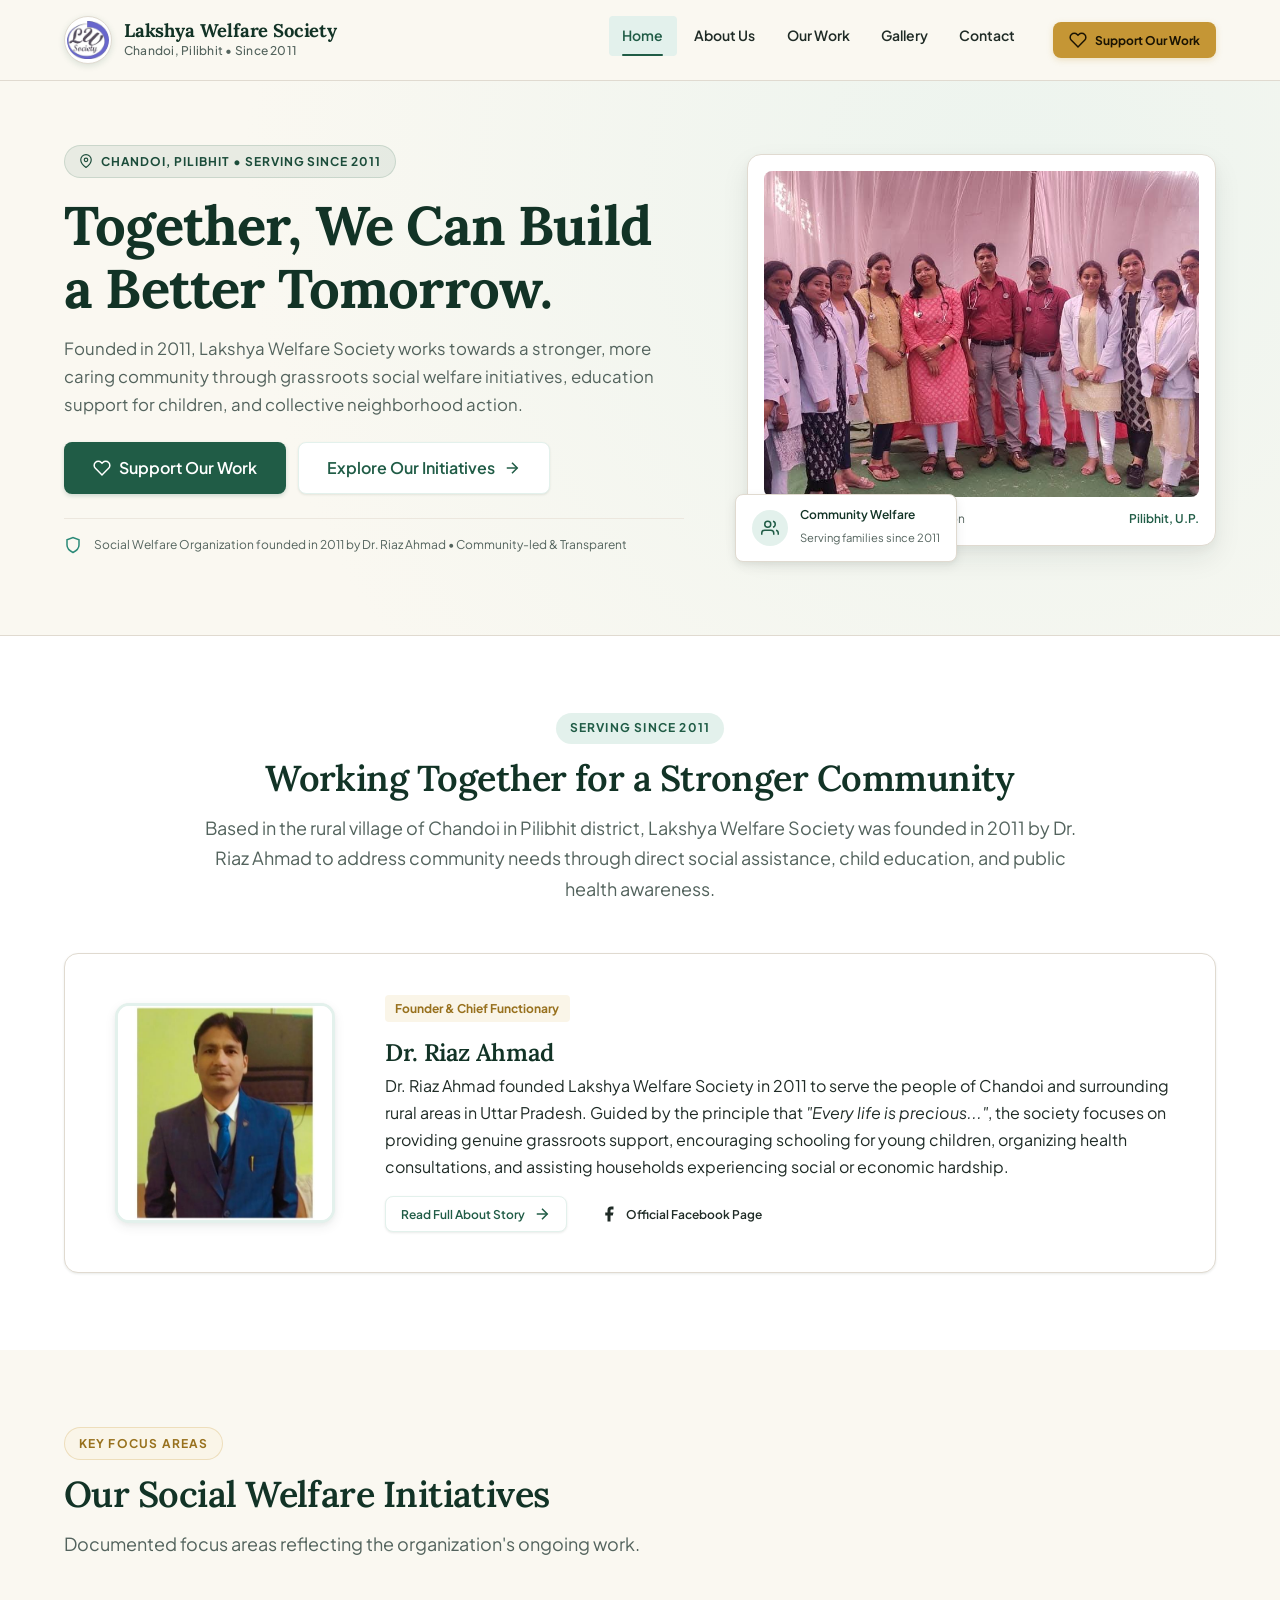
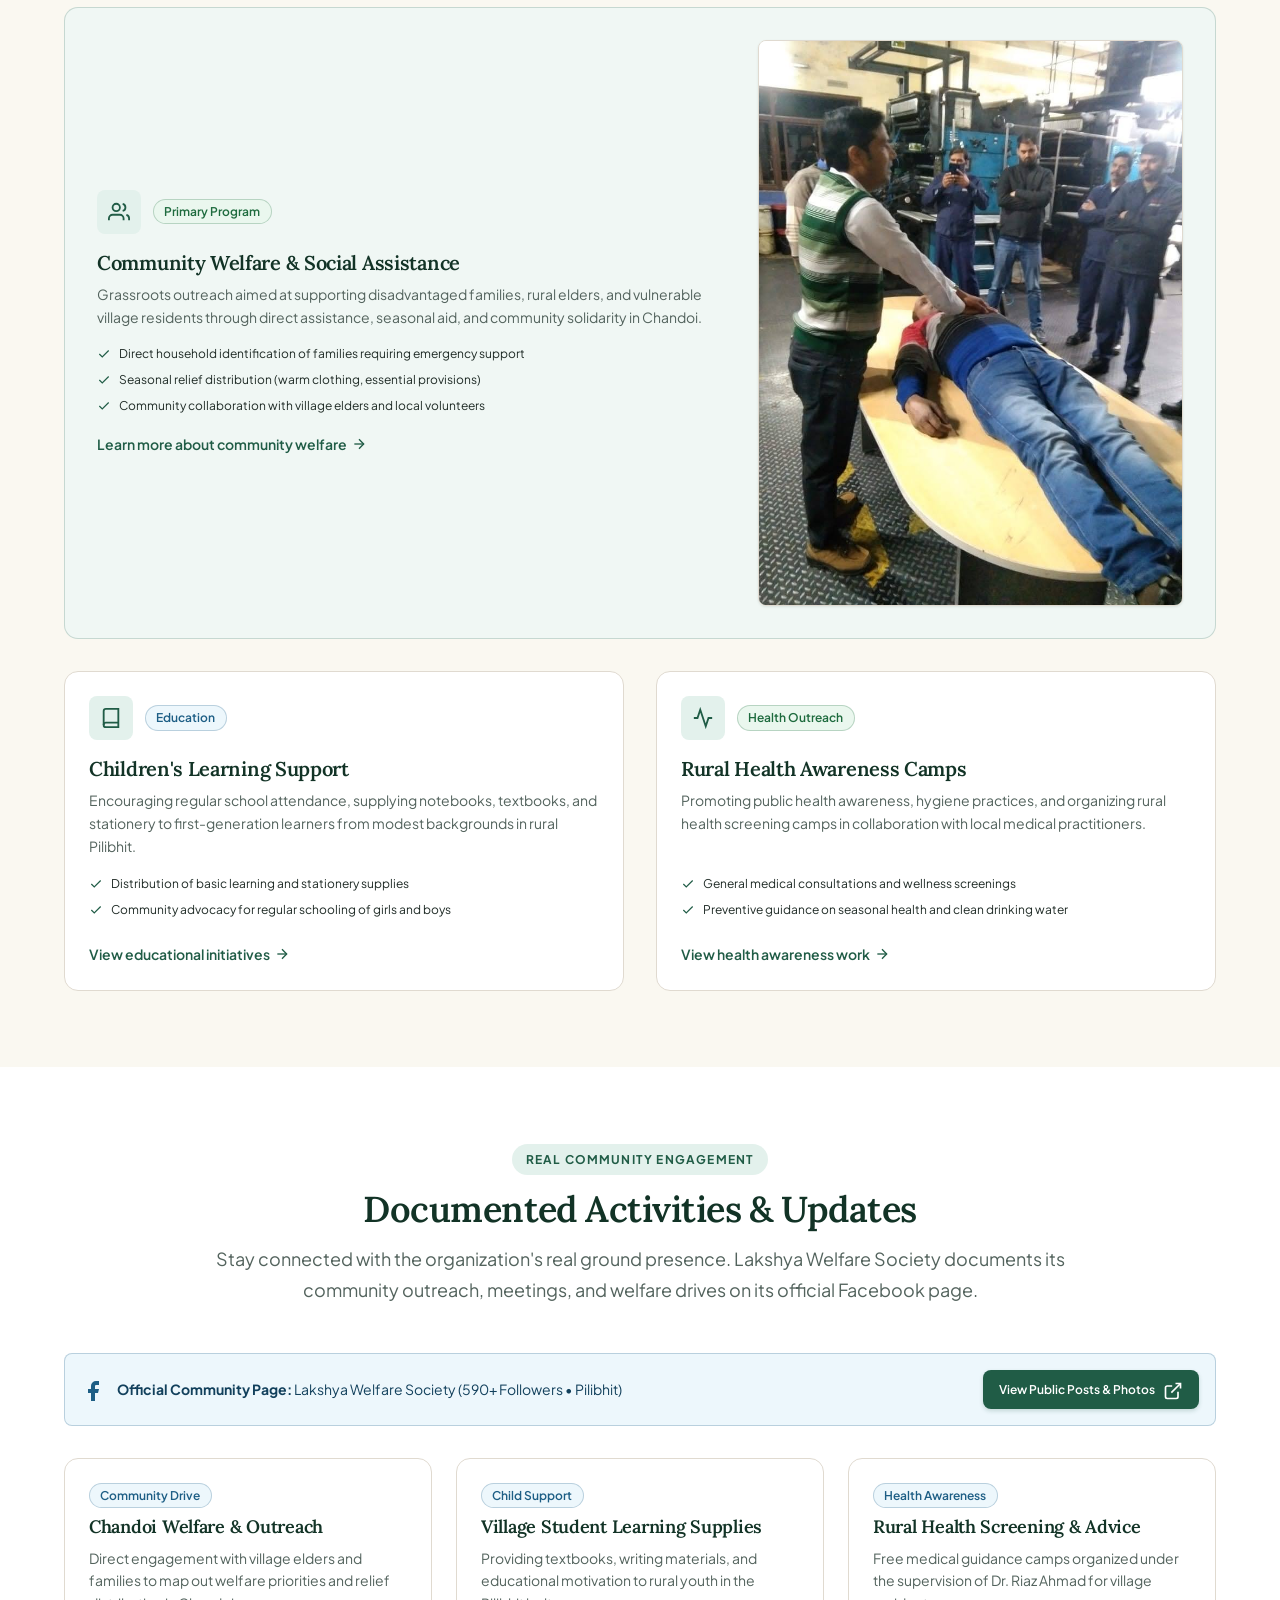
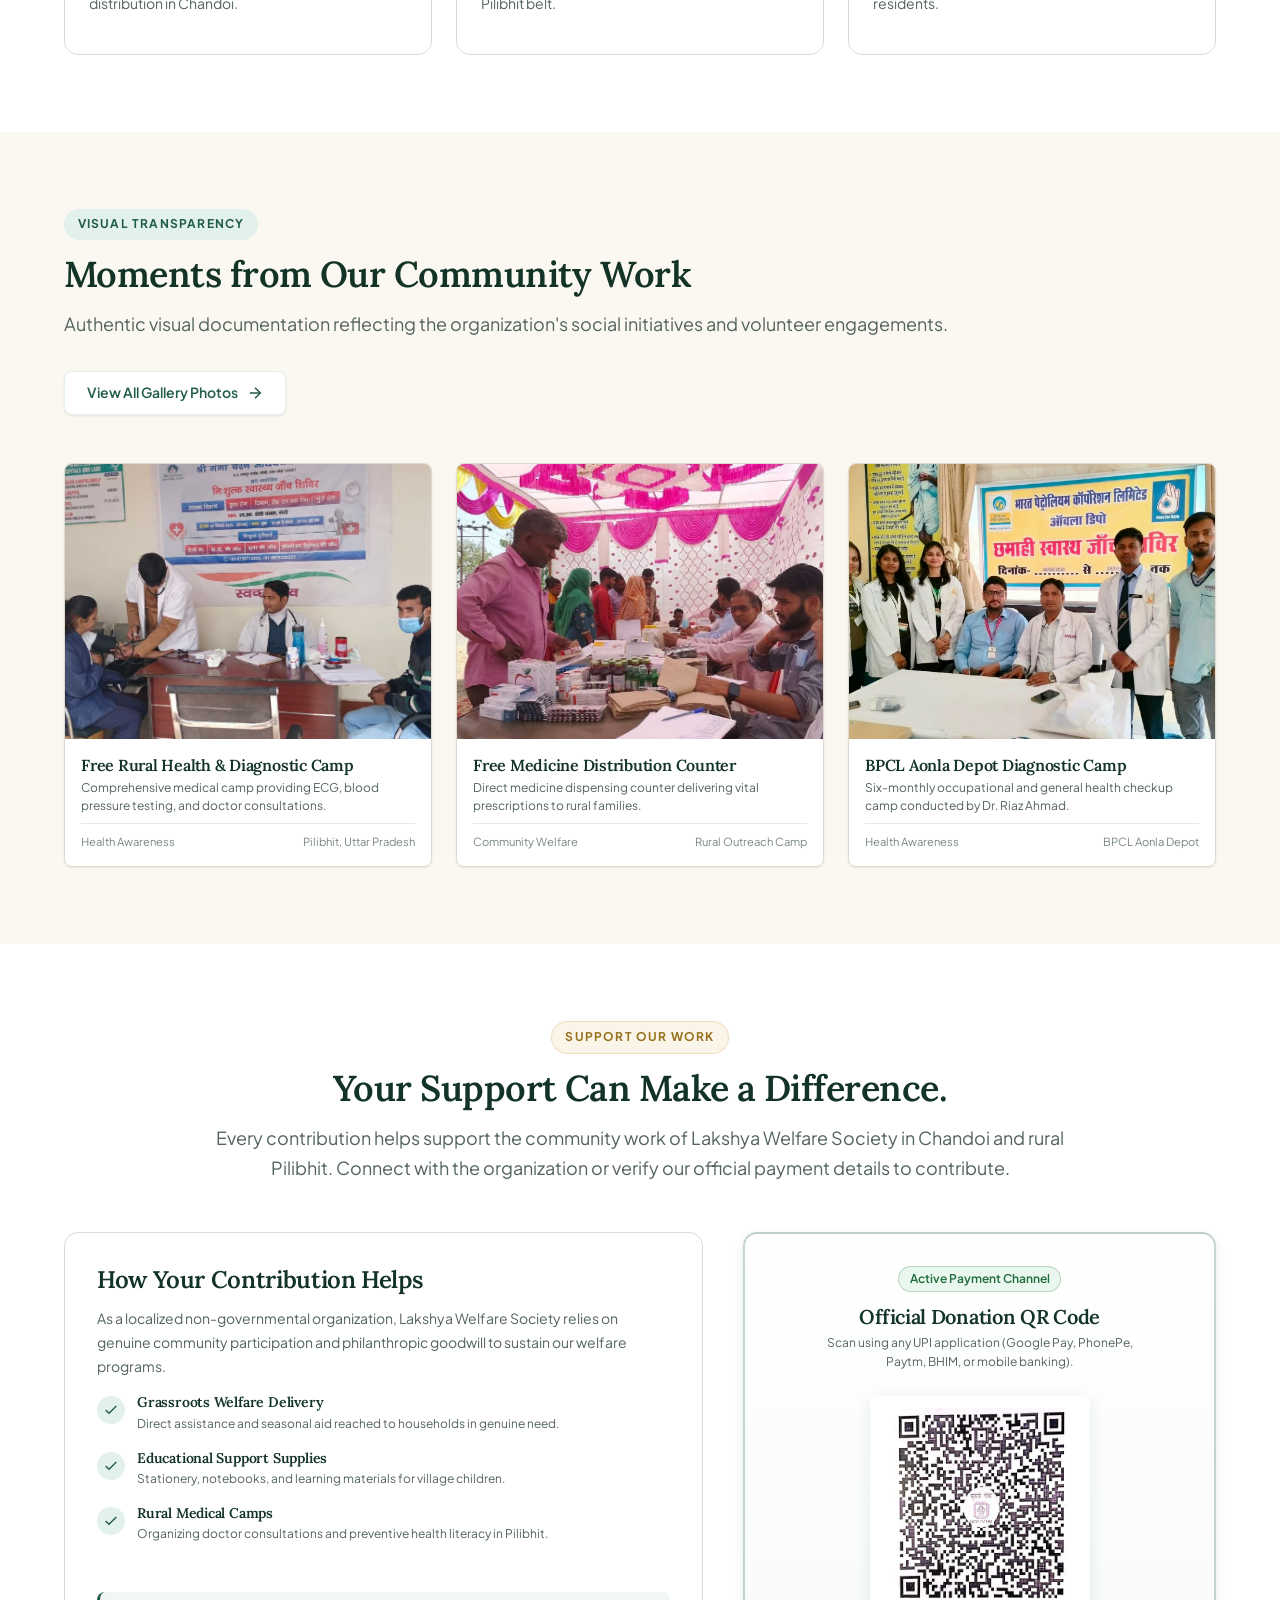
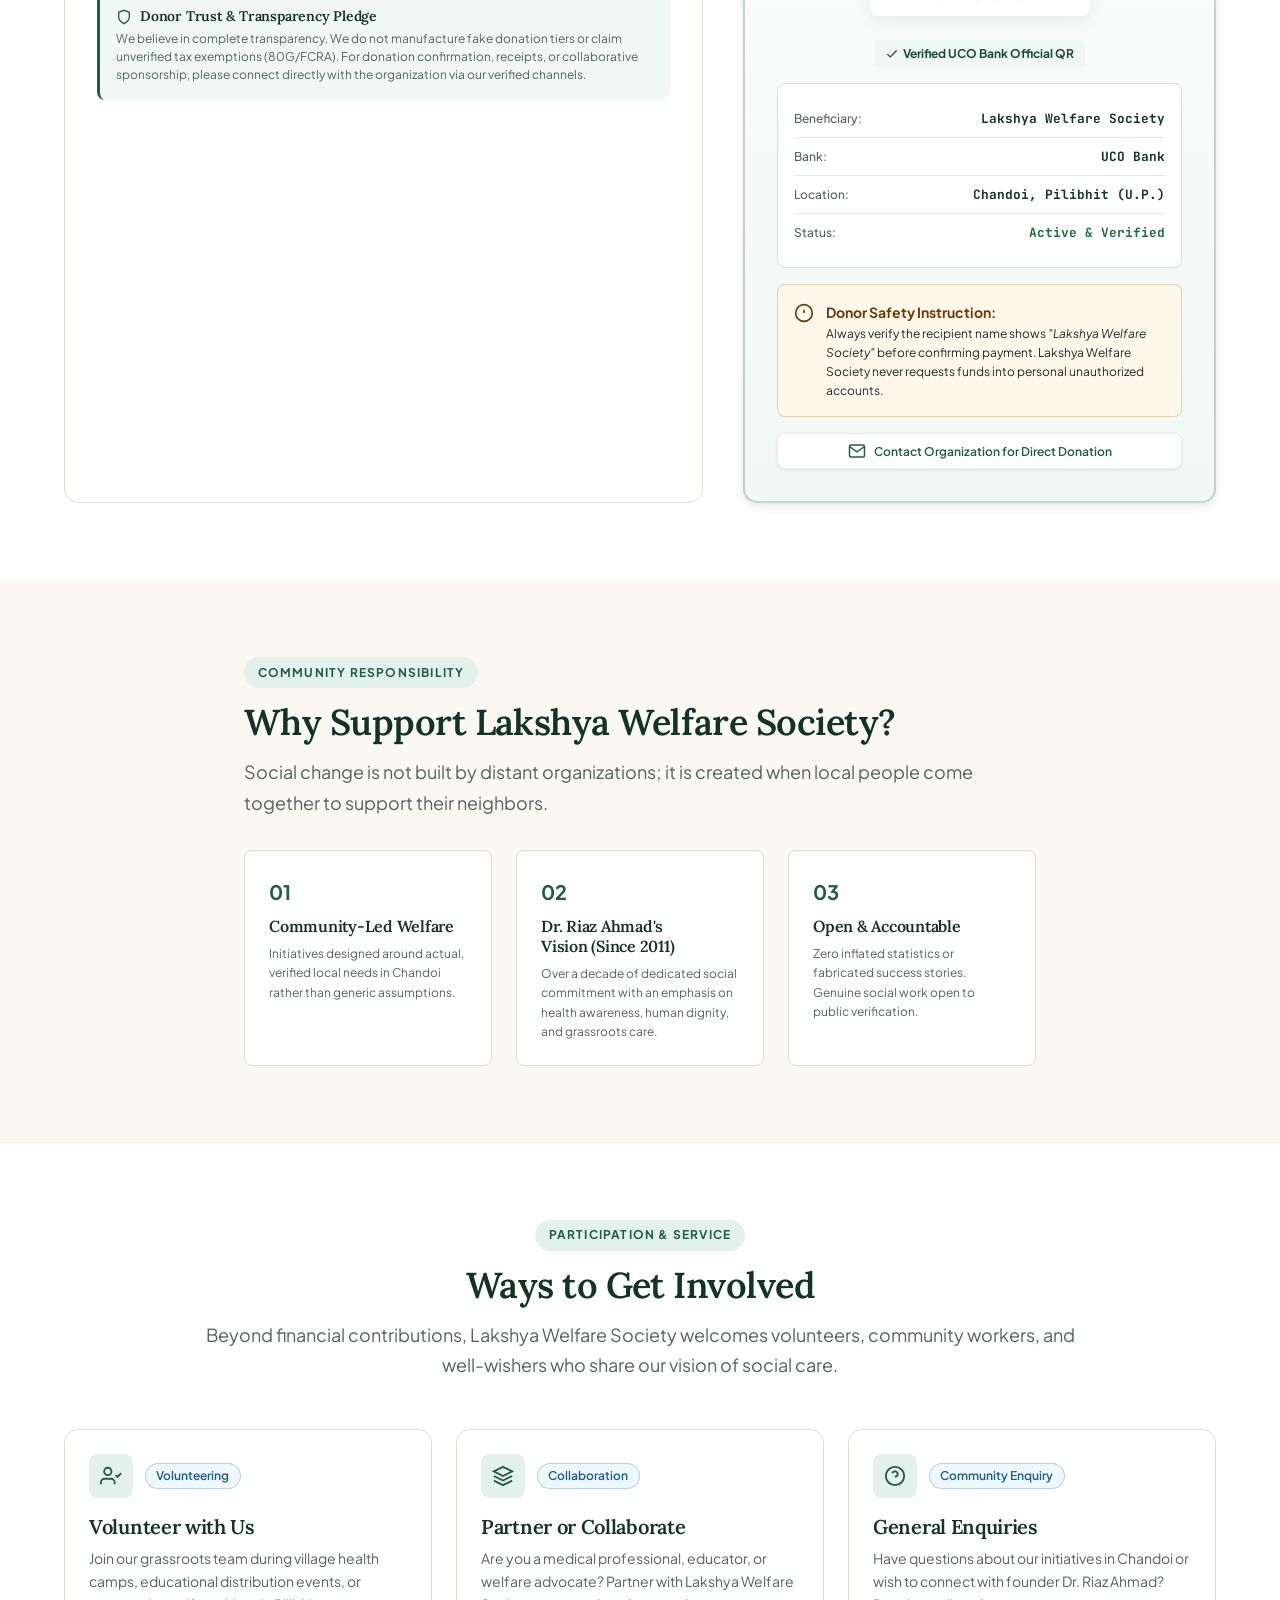
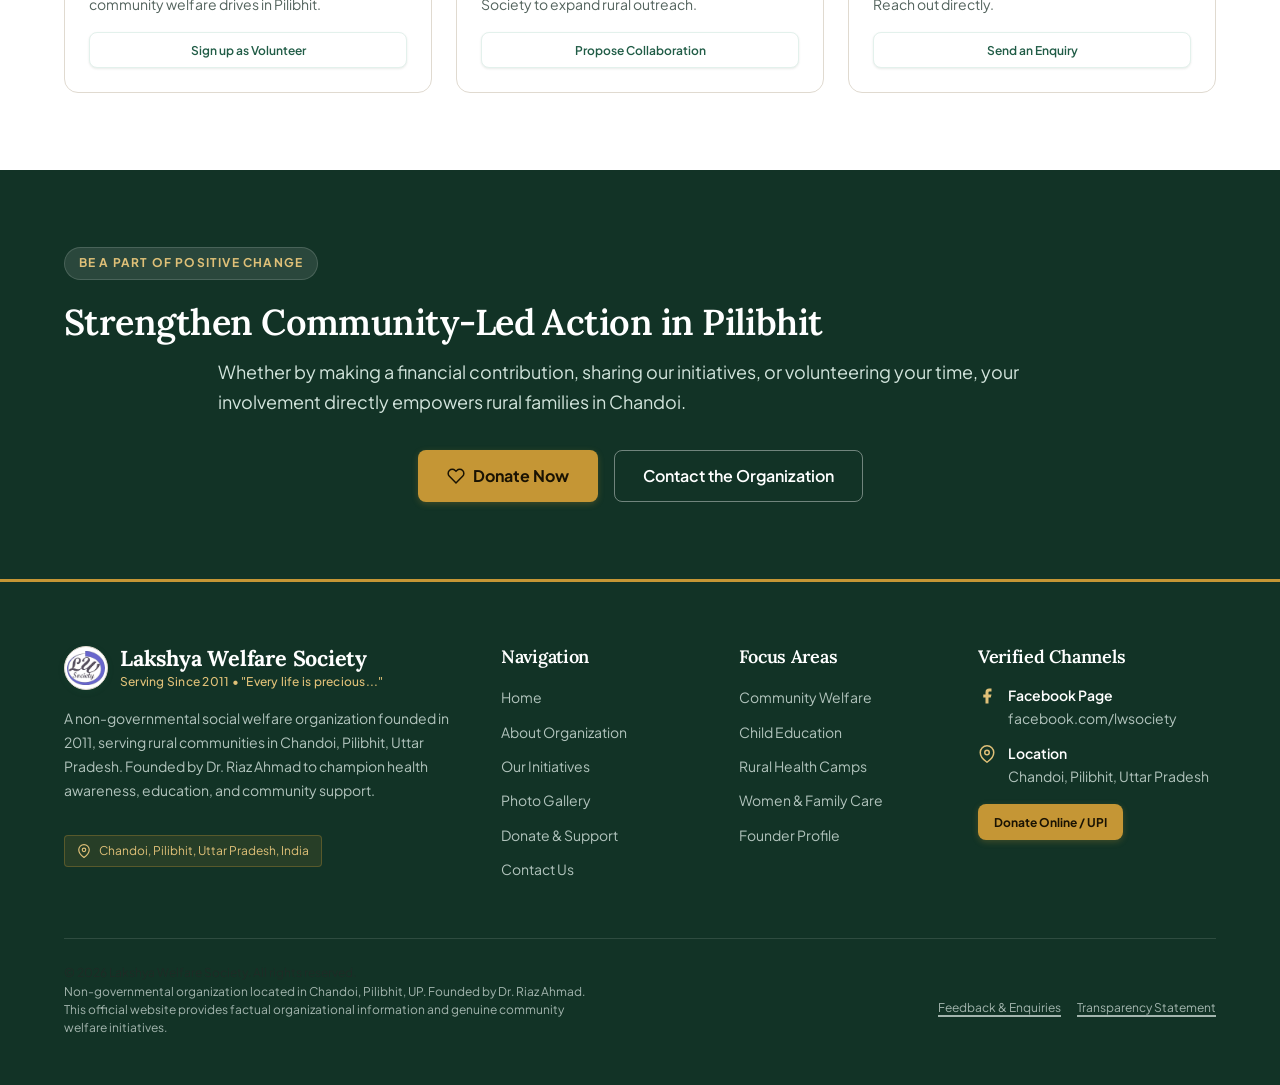
==== index.html @ 9da52838 "Initial commit - Lakshya Welfare Society website" ====
<!DOCTYPE html>
<html lang="en" dir="ltr">

<head>
  <meta charset="UTF-8">
  <meta name="viewport" content="width=device-width, initial-scale=1.0">
  <title>Lakshya Welfare Society | Serving Chandoi, Pilibhit Since 2011</title>
  <meta name="description"
    content="Official website of Lakshya Welfare Society in Chandoi, Pilibhit, Uttar Pradesh, founded in 2011 by Dr. Riaz Ahmad. Discover our community welfare, education, and health initiatives.">
  <meta name="keywords"
    content="Lakshya Welfare Society, Lakshya Welfare Society Pilibhit, Lakshya Welfare Society Chandoi, NGO in Pilibhit Uttar Pradesh, Dr Riaz Ahmad, social welfare organization Pilibhit">
  <link rel="canonical" href="https://lakshyawelfaresociety.org/">

  <!-- Open Graph / Facebook -->
  <meta property="og:type" content="website">
  <meta property="og:title" content="Lakshya Welfare Society | Serving Chandoi, Pilibhit Since 2011">
  <meta property="og:description"
    content="Working towards a stronger, more caring community since 2011 through social welfare initiatives and collective action in Chandoi, Pilibhit. Founded by Dr. Riaz Ahmad.">
  <meta property="og:url" content="https://www.facebook.com/lwsociety/">
  <meta property="og:image" content="assets/images/gallery/hero_community.svg">

  <!-- Twitter Card -->
  <meta name="twitter:card" content="summary_large_image">
  <meta name="twitter:title" content="Lakshya Welfare Society | Chandoi, Pilibhit (Since 2011)">
  <meta name="twitter:description"
    content="Official website of Lakshya Welfare Society, serving Chandoi and rural Pilibhit since 2011. Community welfare, education, and health initiatives.">
  <meta name="twitter:image" content="assets/images/gallery/hero_community.svg">

  <!-- Google Fonts: Lora (Editorial Serif) & Plus Jakarta Sans (Modern Humanist Sans) -->
  <link rel="preconnect" href="https://fonts.googleapis.com">
  <link rel="preconnect" href="https://fonts.gstatic.com" crossorigin>
  <link
    href="https://fonts.googleapis.com/css2?family=Lora:ital,wght@0,400;0,500;0,600;0,700;1,400&family=Plus+Jakarta+Sans:wght@400;500;600;700;800&family=JetBrains+Mono:wght@500;700&display=swap"
    rel="stylesheet">

  <!-- Stylesheets -->
  <link rel="stylesheet" href="assets/css/variables.css">
  <link rel="stylesheet" href="assets/css/base.css">
  <link rel="stylesheet" href="assets/css/layout.css">
  <link rel="stylesheet" href="assets/css/components.css">

  <!-- Structured Data: NonprofitOrganization Schema -->
  <script type="application/ld+json">
  {
    "@context": "https://schema.org",
    "@type": "NGO",
    "name": "Lakshya Welfare Society",
    "foundingDate": "2011",
    "founder": {
      "@type": "Person",
      "name": "Dr. Riaz Ahmad"
    },
    "address": {
      "@type": "PostalAddress",
      "addressLocality": "Chandoi",
      "addressRegion": "Uttar Pradesh",
      "addressCountry": "India"
    },
    "areaServed": "Pilibhit, Uttar Pradesh",
    "sameAs": [
      "https://www.facebook.com/lwsociety/"
    ],
    "description": "Non-governmental social welfare organization founded in 2011, serving rural communities in Chandoi, Pilibhit, Uttar Pradesh through educational support, community welfare, and health camps."
  }
  </script>
</head>

<body>

  <!-- Accessible Skip to Content Link -->
  <a href="#main-content" class="skip-link">Skip to main content</a>

  <!-- Global Site Header -->
  <header class="site-header" role="banner">
    <div class="container">
      <div class="nav-wrapper">
        <!-- Brand Identity -->
        <a href="index.html" class="brand-link" aria-label="Lakshya Welfare Society Homepage">
          <div class="brand-logo-mark" aria-hidden="true">
            <img src="assets/images/logo/Logo.jpeg" alt="Lakshya Welfare Society Official Logo" width="48" height="48">
          </div>
          <div class="brand-text">
            <span class="brand-title">Lakshya Welfare Society</span>
            <span class="brand-tagline">Chandoi, Pilibhit • Since 2011</span>
          </div>
        </a>

        <!-- Desktop Navigation -->
        <nav class="desktop-nav" role="navigation" aria-label="Primary Desktop Navigation">
          <ul class="nav-list">
            <li><a href="index.html" class="nav-link active" aria-current="page">Home</a></li>
            <li><a href="about.html" class="nav-link">About Us</a></li>
            <li><a href="initiatives.html" class="nav-link">Our Work</a></li>
            <li><a href="gallery.html" class="nav-link">Gallery</a></li>
            <li><a href="contact.html" class="nav-link">Contact</a></li>
          </ul>
          <div class="header-cta-group">
            <a href="donate.html" class="btn btn-accent btn-sm" id="headerDonateBtn">
              <svg viewBox="0 0 24 24" fill="none" stroke="currentColor" stroke-width="2" aria-hidden="true">
                <path
                  d="M20.84 4.61a5.5 5.5 0 0 0-7.78 0L12 5.67l-1.06-1.06a5.5 5.5 0 0 0-7.78 7.78l1.06 1.06L12 21.23l7.78-7.78 1.06-1.06a5.5 5.5 0 0 0 0-7.78z">
                </path>
              </svg>
              <span>Support Our Work</span>
            </a>
          </div>
        </nav>

        <!-- Mobile Menu Toggle Button -->
        <button type="button" class="menu-toggle" id="menuToggle" aria-expanded="false" aria-controls="mobileNavDrawer"
          aria-label="Open Navigation Menu">
          <svg viewBox="0 0 24 24" fill="none" stroke="currentColor" stroke-width="2" stroke-linecap="round"
            stroke-linejoin="round">
            <line x1="3" y1="12" x2="21" y2="12"></line>
            <line x1="3" y1="6" x2="21" y2="6"></line>
            <line x1="3" y1="18" x2="21" y2="18"></line>
          </svg>
        </button>
      </div>
    </div>
  </header>

  <!-- Mobile Navigation Drawer -->
  <div class="drawer-backdrop" id="drawerBackdrop" aria-hidden="true"></div>
  <aside class="mobile-nav-drawer" id="mobileNavDrawer" aria-hidden="true" role="dialog" aria-modal="true"
    aria-label="Mobile Navigation Menu">
    <div class="drawer-header">
      <div style="display: flex; align-items: center; gap: var(--space-3);">
        <div class="brand-logo-mark" style="width: 40px; height: 40px;" aria-hidden="true">
          <img src="assets/images/logo/Logo.jpeg" alt="Lakshya Welfare Society Logo" width="40" height="40">
        </div>
        <div class="brand-text">
          <span class="brand-title">Lakshya Welfare</span>
          <span class="brand-tagline">Chandoi, Pilibhit • Since 2011</span>
        </div>
      </div>
      <button type="button" class="drawer-close" id="drawerClose" aria-label="Close Navigation Menu">
        <svg viewBox="0 0 24 24" fill="none" stroke="currentColor" stroke-width="2" stroke-linecap="round"
          stroke-linejoin="round">
          <line x1="18" y1="6" x2="6" y2="18"></line>
          <line x1="6" y1="6" x2="18" y2="18"></line>
        </svg>
      </button>
    </div>
    <ul class="drawer-nav-list">
      <li><a href="index.html" class="drawer-nav-link active" aria-current="page">Home</a></li>
      <li><a href="about.html" class="drawer-nav-link">About Us</a></li>
      <li><a href="initiatives.html" class="drawer-nav-link">Our Work & Initiatives</a></li>
      <li><a href="gallery.html" class="drawer-nav-link">Activity Gallery</a></li>
      <li><a href="donate.html" class="drawer-nav-link">Donate / Support</a></li>
      <li><a href="contact.html" class="drawer-nav-link">Contact Us</a></li>
    </ul>
    <div class="drawer-footer">
      <p class="drawer-footer-location">
        <strong>Location:</strong> Chandoi, Pilibhit, Uttar Pradesh<br>
        <strong>Founder:</strong> Dr. Riaz Ahmad
      </p>
      <a href="donate.html" class="btn btn-accent btn-lg" style="width: 100%;">
        <svg viewBox="0 0 24 24" fill="none" stroke="currentColor" stroke-width="2" aria-hidden="true">
          <path
            d="M20.84 4.61a5.5 5.5 0 0 0-7.78 0L12 5.67l-1.06-1.06a5.5 5.5 0 0 0-7.78 7.78l1.06 1.06L12 21.23l7.78-7.78 1.06-1.06a5.5 5.5 0 0 0 0-7.78z">
          </path>
        </svg>
        <span>Donate to Lakshya</span>
      </a>
    </div>
  </aside>

  <!-- Main Landmark -->
  <main id="main-content">

    <!-- Hero Section: Editorial & Emotionally Grounded -->
    <section class="hero-section" aria-labelledby="hero-title">
      <div class="container">
        <div class="hero-grid">
          <div class="hero-content">
            <div class="hero-location" role="note">
              <svg viewBox="0 0 24 24" fill="none" stroke="currentColor" stroke-width="2"
                style="width:14px;height:14px;" aria-hidden="true">
                <path d="M21 10c0 7-9 13-9 13s-9-6-9-13a9 9 0 0 1 18 0z"></path>
                <circle cx="12" cy="10" r="3"></circle>
              </svg>
              <span>Chandoi, Pilibhit • Serving Since 2011</span>
            </div>

            <h1 id="hero-title" class="hero-headline">Together, We Can Build a Better Tomorrow.</h1>

            <p class="hero-lead">
              Founded in 2011, Lakshya Welfare Society works towards a stronger, more caring community through grassroots social welfare
              initiatives, education support for children, and collective neighborhood action.
            </p>

            <div class="hero-actions">
              <a href="#donate-section" class="btn btn-primary btn-lg" id="heroPrimaryCta">
                <svg viewBox="0 0 24 24" fill="none" stroke="currentColor" stroke-width="2" aria-hidden="true">
                  <path
                    d="M20.84 4.61a5.5 5.5 0 0 0-7.78 0L12 5.67l-1.06-1.06a5.5 5.5 0 0 0-7.78 7.78l1.06 1.06L12 21.23l7.78-7.78 1.06-1.06a5.5 5.5 0 0 0 0-7.78z">
                  </path>
                </svg>
                <span>Support Our Work</span>
              </a>
              <a href="initiatives.html" class="btn btn-secondary btn-lg" id="heroSecondaryCta">
                <span>Explore Our Initiatives</span>
                <svg viewBox="0 0 24 24" fill="none" stroke="currentColor" stroke-width="2" aria-hidden="true">
                  <line x1="5" y1="12" x2="19" y2="12"></line>
                  <polyline points="12 5 19 12 12 19"></polyline>
                </svg>
              </a>
            </div>

            <div class="hero-trust-bar">
              <svg viewBox="0 0 24 24" fill="none" stroke="currentColor" stroke-width="2" aria-hidden="true">
                <path d="M12 22s8-4 8-10V5l-8-3-8 3v7c0 6 8 10 8 10z"></path>
              </svg>
              <span>Social Welfare Organization founded in 2011 by Dr. Riaz Ahmad • Community-led & Transparent</span>
            </div>
          </div>

          <!-- Hero Editorial Artwork / Photograph Frame -->
          <div class="hero-visual-frame" aria-hidden="true">
            <div class="hero-art-card">
              <div class="hero-image-wrapper">
                <img src="assets/images/gallery/medical_volunteer_doctors.jpeg"
                  alt="Medical doctors, nursing staff, and volunteers organized by Dr. Riaz Ahmad at Lakshya Welfare Society community camp"
                  width="800" height="600" loading="eager" style="width: 100%; height: 100%; object-fit: cover;">
              </div>
              <div class="hero-card-caption">
                <span>Grassroots Social Welfare in Action</span>
                <span style="font-weight: 600; color: var(--color-primary);">Pilibhit, U.P.</span>
              </div>
            </div>

            <div class="hero-floating-badge">
              <div class="badge-icon">
                <svg viewBox="0 0 24 24" fill="none" stroke="currentColor" stroke-width="2">
                  <path d="M17 21v-2a4 4 0 0 0-4-4H5a4 4 0 0 0-4 4v2"></path>
                  <circle cx="9" cy="7" r="4"></circle>
                  <path d="M23 21v-2a4 4 0 0 0-3-3.87"></path>
                  <path d="M16 3.13a4 4 0 0 1 0 7.75"></path>
                </svg>
              </div>
              <div>
                <p>Community Welfare</p>
                <span style="font-size: 0.7rem; color: var(--color-text-muted);">Serving families since 2011</span>
              </div>
            </div>
          </div>
        </div>
      </div>
    </section>

    <!-- About Section: Factual, Dignified & Transparent -->
    <section class="section section-white" id="about-summary" aria-labelledby="about-heading">
      <div class="container">
        <div class="section-header text-center">
          <span class="section-eyebrow">Serving Since 2011</span>
          <h2 id="about-heading">Working Together for a Stronger Community</h2>
          <p class="lead">
            Based in the rural village of Chandoi in Pilibhit district, Lakshya Welfare Society was founded in 2011 by Dr.
            Riaz Ahmad to address community needs through direct social assistance, child education, and public health
            awareness.
          </p>
        </div>

        <!-- Founder & Mission Feature Layout -->
        <div class="founder-card">
          <div class="founder-avatar-frame" aria-label="Dr. Riaz Ahmad, Founder of Lakshya Welfare Society">
            <img src="assets/images/logo/DrRiaz.jpeg" alt="Dr. Riaz Ahmad, Founder of Lakshya Welfare Society"
              width="220" height="220" loading="lazy">
          </div>

          <div class="founder-details">
            <span class="founder-title-pill">Founder & Chief Functionary</span>
            <h3 class="founder-bio-name">Dr. Riaz Ahmad</h3>
            <p class="founder-bio-text">
              Dr. Riaz Ahmad founded Lakshya Welfare Society in 2011 to serve the people of Chandoi and surrounding rural areas
              in Uttar Pradesh. Guided by the principle that <em>"Every life is precious..."</em>, the society focuses
              on providing genuine grassroots support, encouraging schooling for young children, organizing health
              consultations, and assisting households experiencing social or economic hardship.
            </p>
            <div style="display: flex; flex-wrap: wrap; gap: var(--space-4); margin-top: var(--space-4);">
              <a href="about.html" class="btn btn-secondary btn-sm">
                <span>Read Full About Story</span>
                <svg viewBox="0 0 24 24" fill="none" stroke="currentColor" stroke-width="2" aria-hidden="true">
                  <line x1="5" y1="12" x2="19" y2="12"></line>
                  <polyline points="12 5 19 12 12 19"></polyline>
                </svg>
              </a>
              <a href="https://www.facebook.com/lwsociety/" target="_blank" rel="noopener noreferrer"
                class="btn btn-ghost btn-sm"
                aria-label="Visit Dr. Riaz Ahmad and Lakshya Welfare Society on Facebook (opens in new tab)">
                <svg viewBox="0 0 24 24" fill="currentColor" aria-hidden="true">
                  <path d="M18 2h-3a5 5 0 0 0-5 5v3H7v4h3v8h4v-8h3l1-4h-4V7a1 1 0 0 1 1-1h3z"></path>
                </svg>
                <span>Official Facebook Page</span>
              </a>
            </div>
          </div>
        </div>
      </div>
    </section>

    <!-- Our Work / Welfare Initiatives (Varied Asymmetric Editorial Layout) -->
    <section class="section section-cream" id="initiatives-summary" aria-labelledby="initiatives-heading">
      <div class="container">
        <div class="section-header">
          <span class="section-eyebrow section-eyebrow-accent">Key Focus Areas</span>
          <h2 id="initiatives-heading">Our Social Welfare Initiatives</h2>
          <p class="lead">
            Documented focus areas reflecting the organization's ongoing work.
          </p>
        </div>

        <div class="initiatives-editorial">
          <!-- Featured Big Block: Community Welfare -->
          <article class="initiative-card initiative-featured" aria-labelledby="feat-init-title">
            <div>
              <div class="initiative-icon-header">
                <div class="initiative-icon-circle" aria-hidden="true">
                  <svg viewBox="0 0 24 24" fill="none" stroke="currentColor" stroke-width="2">
                    <path d="M17 21v-2a4 4 0 0 0-4-4H5a4 4 0 0 0-4 4v2"></path>
                    <circle cx="9" cy="7" r="4"></circle>
                    <path d="M23 21v-2a4 4 0 0 0-3-3.87"></path>
                    <path d="M16 3.13a4 4 0 0 1 0 7.75"></path>
                  </svg>
                </div>
                <span class="badge badge-verified">Primary Program</span>
              </div>
              <h3 id="feat-init-title" class="initiative-title">Community Welfare & Social Assistance</h3>
              <p class="initiative-desc">
                Grassroots outreach aimed at supporting disadvantaged families, rural elders, and vulnerable village
                residents through direct assistance, seasonal aid, and community solidarity in Chandoi.
              </p>
              <ul class="initiative-bullets">
                <li>
                  <svg viewBox="0 0 24 24" fill="none" stroke="currentColor" stroke-width="2" aria-hidden="true">
                    <polyline points="20 6 9 17 4 12"></polyline>
                  </svg>
                  <span>Direct household identification of families requiring emergency support</span>
                </li>
                <li>
                  <svg viewBox="0 0 24 24" fill="none" stroke="currentColor" stroke-width="2" aria-hidden="true">
                    <polyline points="20 6 9 17 4 12"></polyline>
                  </svg>
                  <span>Seasonal relief distribution (warm clothing, essential provisions)</span>
                </li>
                <li>
                  <svg viewBox="0 0 24 24" fill="none" stroke="currentColor" stroke-width="2" aria-hidden="true">
                    <polyline points="20 6 9 17 4 12"></polyline>
                  </svg>
                  <span>Community collaboration with village elders and local volunteers</span>
                </li>
              </ul>
              <a href="initiatives.html#community-welfare" class="initiative-link">
                <span>Learn more about community welfare</span>
                <svg viewBox="0 0 24 24" fill="none" stroke="currentColor" stroke-width="2" aria-hidden="true">
                  <line x1="5" y1="12" x2="19" y2="12"></line>
                  <polyline points="12 5 19 12 12 19"></polyline>
                </svg>
              </a>
            </div>
            <div
              style="border-radius: var(--radius-md); overflow: hidden; border: 1px solid var(--color-border); box-shadow: var(--shadow-sm);"
              aria-hidden="true">
              <img src="assets/images/gallery/cpr_industrial_training.jpeg"
                alt="First aid, emergency CPR, and community health literacy session conducted by Dr. Riaz Ahmad in Pilibhit"
                width="600" height="450" loading="lazy" style="width: 100%; height: 100%; object-fit: cover;">
            </div>
          </article>

          <!-- Card 2: Children's Education -->
          <article class="initiative-card" aria-labelledby="init-edu-title">
            <div class="initiative-icon-header">
              <div class="initiative-icon-circle" aria-hidden="true">
                <svg viewBox="0 0 24 24" fill="none" stroke="currentColor" stroke-width="2">
                  <path d="M4 19.5A2.5 2.5 0 0 1 6.5 17H20"></path>
                  <path d="M6.5 2H20v20H6.5A2.5 2.5 0 0 1 4 19.5v-15A2.5 2.5 0 0 1 6.5 2z"></path>
                </svg>
              </div>
              <span class="badge badge-info">Education</span>
            </div>
            <h3 id="init-edu-title" class="initiative-title">Children's Learning Support</h3>
            <p class="initiative-desc">
              Encouraging regular school attendance, supplying notebooks, textbooks, and stationery to first-generation
              learners from modest backgrounds in rural Pilibhit.
            </p>
            <ul class="initiative-bullets">
              <li>
                <svg viewBox="0 0 24 24" fill="none" stroke="currentColor" stroke-width="2" aria-hidden="true">
                  <polyline points="20 6 9 17 4 12"></polyline>
                </svg>
                <span>Distribution of basic learning and stationery supplies</span>
              </li>
              <li>
                <svg viewBox="0 0 24 24" fill="none" stroke="currentColor" stroke-width="2" aria-hidden="true">
                  <polyline points="20 6 9 17 4 12"></polyline>
                </svg>
                <span>Community advocacy for regular schooling of girls and boys</span>
              </li>
            </ul>
            <a href="initiatives.html#child-education" class="initiative-link">
              <span>View educational initiatives</span>
              <svg viewBox="0 0 24 24" fill="none" stroke="currentColor" stroke-width="2" aria-hidden="true">
                <line x1="5" y1="12" x2="19" y2="12"></line>
                <polyline points="12 5 19 12 12 19"></polyline>
              </svg>
            </a>
          </article>

          <!-- Card 3: Health Awareness & Camps -->
          <article class="initiative-card" aria-labelledby="init-health-title">
            <div class="initiative-icon-header">
              <div class="initiative-icon-circle" aria-hidden="true">
                <svg viewBox="0 0 24 24" fill="none" stroke="currentColor" stroke-width="2">
                  <path d="M22 12h-4l-3 9L9 3l-3 9H2"></path>
                </svg>
              </div>
              <span class="badge badge-verified">Health Outreach</span>
            </div>
            <h3 id="init-health-title" class="initiative-title">Rural Health Awareness Camps</h3>
            <p class="initiative-desc">
              Promoting public health awareness, hygiene practices, and organizing rural health screening camps in
              collaboration with local medical practitioners.
            </p>
            <ul class="initiative-bullets">
              <li>
                <svg viewBox="0 0 24 24" fill="none" stroke="currentColor" stroke-width="2" aria-hidden="true">
                  <polyline points="20 6 9 17 4 12"></polyline>
                </svg>
                <span>General medical consultations and wellness screenings</span>
              </li>
              <li>
                <svg viewBox="0 0 24 24" fill="none" stroke="currentColor" stroke-width="2" aria-hidden="true">
                  <polyline points="20 6 9 17 4 12"></polyline>
                </svg>
                <span>Preventive guidance on seasonal health and clean drinking water</span>
              </li>
            </ul>
            <a href="initiatives.html#health-awareness" class="initiative-link">
              <span>View health awareness work</span>
              <svg viewBox="0 0 24 24" fill="none" stroke="currentColor" stroke-width="2" aria-hidden="true">
                <line x1="5" y1="12" x2="19" y2="12"></line>
                <polyline points="12 5 19 12 12 19"></polyline>
              </svg>
            </a>
          </article>
        </div>
      </div>
    </section>

    <!-- Recent Activities & Official Facebook Connection -->
    <section class="section section-white" id="community-activities" aria-labelledby="activities-heading">
      <div class="container">
        <div class="section-header text-center">
          <span class="section-eyebrow">Real Community Engagement</span>
          <h2 id="activities-heading">Documented Activities & Updates</h2>
          <p class="lead">
            Stay connected with the organization's real ground presence. Lakshya Welfare Society documents its community
            outreach, meetings, and welfare drives on its official Facebook page.
          </p>
        </div>

        <!-- Callout Banner Connecting to Facebook -->
        <div class="notice-box notice-box-info"
          style="align-items: center; justify-content: space-between; flex-wrap: wrap;">
          <div style="display: flex; align-items: center; gap: var(--space-3);">
            <svg viewBox="0 0 24 24" fill="currentColor"
              style="color: var(--color-status-info); width: 24px; height: 24px;" aria-hidden="true">
              <path d="M18 2h-3a5 5 0 0 0-5 5v3H7v4h3v8h4v-8h3l1-4h-4V7a1 1 0 0 1 1-1h3z"></path>
            </svg>
            <div>
              <strong>Official Community Page:</strong>
              <span>Lakshya Welfare Society (590+ Followers • Pilibhit)</span>
            </div>
          </div>
          <a href="https://www.facebook.com/lwsociety/" target="_blank" rel="noopener noreferrer"
            class="btn btn-primary btn-sm"
            aria-label="Visit official Facebook page of Lakshya Welfare Society (opens in new tab)">
            <span>View Public Posts & Photos</span>
            <svg viewBox="0 0 24 24" fill="none" stroke="currentColor" stroke-width="2" aria-hidden="true">
              <path d="M18 13v6a2 2 0 0 1-2 2H5a2 2 0 0 1-2-2V8a2 2 0 0 1 2-2h6"></path>
              <polyline points="15 3 21 3 21 9"></polyline>
              <line x1="10" y1="14" x2="21" y2="3"></line>
            </svg>
          </a>
        </div>

        <!-- 3 Highlights from Documented Activities -->
        <div
          style="display: grid; grid-template-columns: repeat(auto-fit, minmax(300px, 1fr)); gap: var(--space-6); margin-top: var(--space-8);">
          <div class="initiative-card">
            <span class="badge badge-info" style="align-self: flex-start; margin-bottom: var(--space-2);">Community
              Drive</span>
            <h3 style="font-size: var(--text-lg); margin-bottom: var(--space-2);">Chandoi Welfare & Outreach</h3>
            <p style="font-size: var(--text-sm); color: var(--color-text-muted); line-height: 1.6;">
              Direct engagement with village elders and families to map out welfare priorities and relief distribution
              in Chandoi.
            </p>
          </div>

          <div class="initiative-card">
            <span class="badge badge-info" style="align-self: flex-start; margin-bottom: var(--space-2);">Child
              Support</span>
            <h3 style="font-size: var(--text-lg); margin-bottom: var(--space-2);">Village Student Learning Supplies</h3>
            <p style="font-size: var(--text-sm); color: var(--color-text-muted); line-height: 1.6;">
              Providing textbooks, writing materials, and educational motivation to rural youth in the Pilibhit belt.
            </p>
          </div>

          <div class="initiative-card">
            <span class="badge badge-info" style="align-self: flex-start; margin-bottom: var(--space-2);">Health
              Awareness</span>
            <h3 style="font-size: var(--text-lg); margin-bottom: var(--space-2);">Rural Health Screening & Advice</h3>
            <p style="font-size: var(--text-sm); color: var(--color-text-muted); line-height: 1.6;">
              Free medical guidance camps organized under the supervision of Dr. Riaz Ahmad for village residents.
            </p>
          </div>
        </div>
      </div>
    </section>

    <!-- Selected Photo Gallery Preview -->
    <section class="section section-cream" id="gallery-preview" aria-labelledby="gallery-preview-heading">
      <div class="container">
        <div class="section-header"
          style="display: flex; flex-direction: column; justify-content: space-between; align-items: flex-start; gap: var(--space-4);">
          <div>
            <span class="section-eyebrow">Visual Transparency</span>
            <h2 id="gallery-preview-heading">Moments from Our Community Work</h2>
            <p class="lead">
              Authentic visual documentation reflecting the organization's social initiatives and volunteer engagements.
            </p>
          </div>
          <a href="gallery.html" class="btn btn-secondary">
            <span>View All Gallery Photos</span>
            <svg viewBox="0 0 24 24" fill="none" stroke="currentColor" stroke-width="2" aria-hidden="true">
              <line x1="5" y1="12" x2="19" y2="12"></line>
              <polyline points="12 5 19 12 12 19"></polyline>
            </svg>
          </a>
        </div>

        <div class="gallery-grid">
          <!-- Item 1 -->
          <article class="gallery-item" data-category="health">
            <div class="gallery-image-box">
              <img src="assets/images/gallery/hospital_free_health_camp.jpeg"
                alt="Free health checkup camp banner and diagnostic consultation in Pilibhit" width="600" height="450"
                loading="lazy">
              <button type="button" class="gallery-overlay-btn"
                aria-label="View Free Rural Health & Diagnostic Camp in full size">
                <span class="gallery-zoom-icon">
                  <svg viewBox="0 0 24 24" fill="none" stroke="currentColor" stroke-width="2">
                    <circle cx="11" cy="11" r="8"></circle>
                    <line x1="21" y1="21" x2="16.65" y2="16.65"></line>
                    <line x1="11" y1="8" x2="11" y2="14"></line>
                    <line x1="8" y1="11" x2="14" y2="11"></line>
                  </svg>
                </span>
              </button>
            </div>
            <div class="gallery-caption-box">
              <h3 class="gallery-item-title">Free Rural Health & Diagnostic Camp</h3>
              <p class="gallery-item-desc">Comprehensive medical camp providing ECG, blood pressure testing, and doctor
                consultations.</p>
              <div class="gallery-item-meta">
                <span>Health Awareness</span>
                <span>Pilibhit, Uttar Pradesh</span>
              </div>
            </div>
          </article>

          <!-- Item 2 -->
          <article class="gallery-item" data-category="community">
            <div class="gallery-image-box">
              <img src="assets/images/gallery/rural_medicine_distribution.jpeg"
                alt="Prescription medicine distribution counter for village families" width="600" height="450"
                loading="lazy">
              <button type="button" class="gallery-overlay-btn"
                aria-label="View Free Medicine Distribution Counter in full size">
                <span class="gallery-zoom-icon">
                  <svg viewBox="0 0 24 24" fill="none" stroke="currentColor" stroke-width="2">
                    <circle cx="11" cy="11" r="8"></circle>
                    <line x1="21" y1="21" x2="16.65" y2="16.65"></line>
                    <line x1="11" y1="8" x2="11" y2="14"></line>
                    <line x1="8" y1="11" x2="14" y2="11"></line>
                  </svg>
                </span>
              </button>
            </div>
            <div class="gallery-caption-box">
              <h3 class="gallery-item-title">Free Medicine Distribution Counter</h3>
              <p class="gallery-item-desc">Direct medicine dispensing counter delivering vital prescriptions to rural
                families.</p>
              <div class="gallery-item-meta">
                <span>Community Welfare</span>
                <span>Rural Outreach Camp</span>
              </div>
            </div>
          </article>

          <!-- Item 3 -->
          <article class="gallery-item" data-category="health">
            <div class="gallery-image-box">
              <img src="assets/images/gallery/bpcl_health_camp.jpeg"
                alt="BPCL Aonla Depot health checkup team with Dr. Riaz Ahmad" width="600" height="450" loading="lazy">
              <button type="button" class="gallery-overlay-btn"
                aria-label="View BPCL Aonla Depot Diagnostic Camp in full size">
                <span class="gallery-zoom-icon">
                  <svg viewBox="0 0 24 24" fill="none" stroke="currentColor" stroke-width="2">
                    <circle cx="11" cy="11" r="8"></circle>
                    <line x1="21" y1="21" x2="16.65" y2="16.65"></line>
                    <line x1="11" y1="8" x2="11" y2="14"></line>
                    <line x1="8" y1="11" x2="14" y2="11"></line>
                  </svg>
                </span>
              </button>
            </div>
            <div class="gallery-caption-box">
              <h3 class="gallery-item-title">BPCL Aonla Depot Diagnostic Camp</h3>
              <p class="gallery-item-desc">Six-monthly occupational and general health checkup camp conducted by Dr.
                Riaz Ahmad.</p>
              <div class="gallery-item-meta">
                <span>Health Awareness</span>
                <span>BPCL Aonla Depot</span>
              </div>
            </div>
          </article>
        </div>
      </div>
    </section>

    <!-- Donation Section: High Visibility, Honest, Fully Transparent (Major Priority) -->
    <section class="section section-white" id="donate-section" aria-labelledby="donation-heading">
      <div class="container">
        <div class="section-header text-center">
          <span class="section-eyebrow section-eyebrow-accent">Support Our Work</span>
          <h2 id="donation-heading">Your Support Can Make a Difference.</h2>
          <p class="lead">
            Every contribution helps support the community work of Lakshya Welfare Society in Chandoi and rural
            Pilibhit. Connect with the organization or verify our official payment details to contribute.
          </p>
        </div>

        <div class="donation-grid">
          <!-- Left: Information & Transparency Guidelines -->
          <div class="donation-info-card">
            <h3 style="font-size: var(--text-2xl); color: var(--color-primary-900); margin-bottom: var(--space-3);">How
              Your Contribution Helps</h3>
            <p
              style="font-size: var(--text-sm); line-height: 1.7; color: var(--color-text-muted); margin-bottom: var(--space-4);">
              As a localized non-governmental organization, Lakshya Welfare Society relies on genuine community
              participation and philanthropic goodwill to sustain our welfare programs.
            </p>

            <div style="display: flex; flex-direction: column; gap: var(--space-4); margin-bottom: var(--space-6);">
              <div style="display: flex; align-items: flex-start; gap: var(--space-3);">
                <div
                  style="width: 28px; height: 28px; border-radius: var(--radius-full); background-color: var(--color-primary-100); color: var(--color-primary); display: flex; align-items: center; justify-content: center; flex-shrink: 0; margin-top: 2px;">
                  <svg viewBox="0 0 24 24" fill="none" stroke="currentColor" stroke-width="2"
                    style="width: 16px; height: 16px;">
                    <polyline points="20 6 9 17 4 12"></polyline>
                  </svg>
                </div>
                <div>
                  <h4 style="font-size: var(--text-sm); margin-bottom: 2px;">Grassroots Welfare Delivery</h4>
                  <p style="font-size: var(--text-xs); color: var(--color-text-muted); margin: 0;">Direct assistance and
                    seasonal aid reached to households in genuine need.</p>
                </div>
              </div>

              <div style="display: flex; align-items: flex-start; gap: var(--space-3);">
                <div
                  style="width: 28px; height: 28px; border-radius: var(--radius-full); background-color: var(--color-primary-100); color: var(--color-primary); display: flex; align-items: center; justify-content: center; flex-shrink: 0; margin-top: 2px;">
                  <svg viewBox="0 0 24 24" fill="none" stroke="currentColor" stroke-width="2"
                    style="width: 16px; height: 16px;">
                    <polyline points="20 6 9 17 4 12"></polyline>
                  </svg>
                </div>
                <div>
                  <h4 style="font-size: var(--text-sm); margin-bottom: 2px;">Educational Support Supplies</h4>
                  <p style="font-size: var(--text-xs); color: var(--color-text-muted); margin: 0;">Stationery,
                    notebooks, and learning materials for village children.</p>
                </div>
              </div>

              <div style="display: flex; align-items: flex-start; gap: var(--space-3);">
                <div
                  style="width: 28px; height: 28px; border-radius: var(--radius-full); background-color: var(--color-primary-100); color: var(--color-primary); display: flex; align-items: center; justify-content: center; flex-shrink: 0; margin-top: 2px;">
                  <svg viewBox="0 0 24 24" fill="none" stroke="currentColor" stroke-width="2"
                    style="width: 16px; height: 16px;">
                    <polyline points="20 6 9 17 4 12"></polyline>
                  </svg>
                </div>
                <div>
                  <h4 style="font-size: var(--text-sm); margin-bottom: 2px;">Rural Medical Camps</h4>
                  <p style="font-size: var(--text-xs); color: var(--color-text-muted); margin: 0;">Organizing doctor
                    consultations and preventive health literacy in Pilibhit.</p>
                </div>
              </div>
            </div>

            <!-- Transparency & Ethical Statement -->
            <div class="donation-transparency-box">
              <h4>
                <svg viewBox="0 0 24 24" fill="none" stroke="currentColor" stroke-width="2">
                  <path d="M12 22s8-4 8-10V5l-8-3-8 3v7c0 6 8 10 8 10z"></path>
                </svg>
                <span>Donor Trust & Transparency Pledge</span>
              </h4>
              <p>
                We believe in complete transparency. We do not manufacture fake donation tiers or claim unverified tax
                exemptions (80G/FCRA). For donation confirmation, receipts, or collaborative sponsorship, please connect
                directly with the organization via our verified channels.
              </p>
            </div>
          </div>

          <!-- Right: Official QR Code Panel -->
          <div class="donation-qr-card">
            <span class="badge badge-verified" style="margin-bottom: var(--space-3);">Active Payment Channel</span>
            <h3 style="font-size: var(--text-xl); color: var(--color-primary-900); margin-bottom: var(--space-1);">
              Official Donation QR Code</h3>
            <p
              style="font-size: var(--text-xs); color: var(--color-text-muted); max-width: 38ch; margin-bottom: var(--space-2);">
              Scan using any UPI application (Google Pay, PhonePe, Paytm, BHIM, or mobile banking).
            </p>

            <!-- Prominent Official QR Container -->
            <div class="qr-container" aria-label="Official Donation QR Code for Lakshya Welfare Society">
              <img src="assets/images/qr/official_qr_code.jpeg"
                alt="Official UCO Bank UPI Donation QR Code for Lakshya Welfare Society" class="qr-code-image"
                width="320" height="320">
            </div>
            <span class="qr-verified-tag">
              <svg viewBox="0 0 24 24" fill="none" stroke="currentColor" stroke-width="2"
                style="width: 14px; height: 14px;" aria-hidden="true">
                <polyline points="20 6 9 17 4 12"></polyline>
              </svg>
              <span>Verified UCO Bank Official QR</span>
            </span>

            <!-- Payee Information Verification Box -->
            <div class="payee-details-box">
              <div class="payee-detail-row">
                <span class="payee-detail-label">Beneficiary:</span>
                <span class="payee-detail-value">Lakshya Welfare Society</span>
              </div>
              <div class="payee-detail-row">
                <span class="payee-detail-label">Bank:</span>
                <span class="payee-detail-value">UCO Bank</span>
              </div>
              <div class="payee-detail-row">
                <span class="payee-detail-label">Location:</span>
                <span class="payee-detail-value">Chandoi, Pilibhit (U.P.)</span>
              </div>
              <div class="payee-detail-row">
                <span class="payee-detail-label">Status:</span>
                <span class="payee-detail-value" style="color: var(--color-status-success);">Active &amp;
                  Verified</span>
              </div>
            </div>

            <div class="notice-box notice-box-warning"
              style="margin-top: var(--space-4); margin-bottom: var(--space-4); text-align: left;">
              <svg viewBox="0 0 24 24" fill="none" stroke="currentColor" stroke-width="2" aria-hidden="true">
                <circle cx="12" cy="12" r="10"></circle>
                <line x1="12" y1="8" x2="12" y2="12"></line>
                <line x1="12" y1="16" x2="12.01" y2="16"></line>
              </svg>
              <div>
                <strong>Donor Safety Instruction:</strong>
                <p style="margin: 0; font-size: var(--text-xs);">Always verify the recipient name shows <em>"Lakshya
                    Welfare Society"</em> before confirming payment. Lakshya Welfare Society never requests funds into
                  personal unauthorized accounts.</p>
              </div>
            </div>

            <a href="contact.html?type=donation" class="btn btn-secondary btn-sm" style="width: 100%;">
              <svg viewBox="0 0 24 24" fill="none" stroke="currentColor" stroke-width="2" aria-hidden="true">
                <path d="M4 4h16c1.1 0 2 .9 2 2v12c0 1.1-.9 2-2 2H4c-1.1 0-2-.9-2-2V6c0-1.1.9-2 2-2z"></path>
                <polyline points="22,6 12,13 2,6"></polyline>
              </svg>
              <span>Contact Organization for Direct Donation</span>
            </a>
          </div>
        </div>
      </div>
    </section>

    <!-- Why Support Lakshya Welfare Society -->
    <section class="section section-cream" id="why-support" aria-labelledby="why-heading">
      <div class="container-narrow text-center">
        <span class="section-eyebrow">Community Responsibility</span>
        <h2 id="why-heading">Why Support Lakshya Welfare Society?</h2>
        <p class="lead" style="margin-left: auto; margin-right: auto;">
          Social change is not built by distant organizations; it is created when local people come together to support
          their neighbors.
        </p>

        <div
          style="display: grid; grid-template-columns: repeat(auto-fit, minmax(240px, 1fr)); gap: var(--space-6); text-align: left; margin-top: var(--space-8);">
          <div
            style="background-color: var(--color-surface); padding: var(--space-6); border-radius: var(--radius-md); border: 1px solid var(--color-border);">
            <div
              style="color: var(--color-primary); font-size: var(--text-xl); font-weight: 700; margin-bottom: var(--space-2);">
              01</div>
            <h3 style="font-size: var(--text-base); margin-bottom: var(--space-2);">Community-Led Welfare</h3>
            <p style="font-size: var(--text-xs); color: var(--color-text-muted); line-height: 1.6; margin: 0;">
              Initiatives designed around actual, verified local needs in Chandoi rather than generic assumptions.
            </p>
          </div>

          <div
            style="background-color: var(--color-surface); padding: var(--space-6); border-radius: var(--radius-md); border: 1px solid var(--color-border);">
            <div
              style="color: var(--color-primary); font-size: var(--text-xl); font-weight: 700; margin-bottom: var(--space-2);">
              02</div>
            <h3 style="font-size: var(--text-base); margin-bottom: var(--space-2);">Dr. Riaz Ahmad's Vision (Since 2011)</h3>
            <p style="font-size: var(--text-xs); color: var(--color-text-muted); line-height: 1.6; margin: 0;">
              Over a decade of dedicated social commitment with an emphasis on health awareness, human dignity, and grassroots care.
            </p>
          </div>

          <div
            style="background-color: var(--color-surface); padding: var(--space-6); border-radius: var(--radius-md); border: 1px solid var(--color-border);">
            <div
              style="color: var(--color-primary); font-size: var(--text-xl); font-weight: 700; margin-bottom: var(--space-2);">
              03</div>
            <h3 style="font-size: var(--text-base); margin-bottom: var(--space-2);">Open & Accountable</h3>
            <p style="font-size: var(--text-xs); color: var(--color-text-muted); line-height: 1.6; margin: 0;">
              Zero inflated statistics or fabricated success stories. Genuine social work open to public verification.
            </p>
          </div>
        </div>
      </div>
    </section>

    <!-- Get Involved Section -->
    <section class="section section-white" id="get-involved" aria-labelledby="get-involved-heading">
      <div class="container">
        <div class="section-header text-center">
          <span class="section-eyebrow">Participation & Service</span>
          <h2 id="get-involved-heading">Ways to Get Involved</h2>
          <p class="lead">
            Beyond financial contributions, Lakshya Welfare Society welcomes volunteers, community workers, and
            well-wishers who share our vision of social care.
          </p>
        </div>

        <div style="display: grid; grid-template-columns: repeat(auto-fit, minmax(280px, 1fr)); gap: var(--space-6);">
          <div class="initiative-card">
            <div class="initiative-icon-header">
              <div class="initiative-icon-circle" aria-hidden="true">
                <svg viewBox="0 0 24 24" fill="none" stroke="currentColor" stroke-width="2">
                  <path d="M16 21v-2a4 4 0 0 0-4-4H5a4 4 0 0 0-4 4v2"></path>
                  <circle cx="8.5" cy="7" r="4"></circle>
                  <polyline points="17 11 19 13 23 9"></polyline>
                </svg>
              </div>
              <span class="badge badge-info">Volunteering</span>
            </div>
            <h3 class="initiative-title">Volunteer with Us</h3>
            <p class="initiative-desc">
              Join our grassroots team during village health camps, educational distribution events, or community
              welfare drives in Pilibhit.
            </p>
            <a href="contact.html?type=volunteer" class="btn btn-secondary btn-sm" style="margin-top: auto;">
              <span>Sign up as Volunteer</span>
            </a>
          </div>

          <div class="initiative-card">
            <div class="initiative-icon-header">
              <div class="initiative-icon-circle" aria-hidden="true">
                <svg viewBox="0 0 24 24" fill="none" stroke="currentColor" stroke-width="2">
                  <path d="M12 2L2 7l10 5 10-5-10-5zM2 17l10 5 10-5M2 12l10 5 10-5"></path>
                </svg>
              </div>
              <span class="badge badge-info">Collaboration</span>
            </div>
            <h3 class="initiative-title">Partner or Collaborate</h3>
            <p class="initiative-desc">
              Are you a medical professional, educator, or welfare advocate? Partner with Lakshya Welfare Society to
              expand rural outreach.
            </p>
            <a href="contact.html?type=partner" class="btn btn-secondary btn-sm" style="margin-top: auto;">
              <span>Propose Collaboration</span>
            </a>
          </div>

          <div class="initiative-card">
            <div class="initiative-icon-header">
              <div class="initiative-icon-circle" aria-hidden="true">
                <svg viewBox="0 0 24 24" fill="none" stroke="currentColor" stroke-width="2">
                  <circle cx="12" cy="12" r="10"></circle>
                  <path d="M9.09 9a3 3 0 0 1 5.83 1c0 2-3 3-3 3"></path>
                  <line x1="12" y1="17" x2="12.01" y2="17"></line>
                </svg>
              </div>
              <span class="badge badge-info">Community Enquiry</span>
            </div>
            <h3 class="initiative-title">General Enquiries</h3>
            <p class="initiative-desc">
              Have questions about our initiatives in Chandoi or wish to connect with founder Dr. Riaz Ahmad? Reach out
              directly.
            </p>
            <a href="contact.html?type=general" class="btn btn-secondary btn-sm" style="margin-top: auto;">
              <span>Send an Enquiry</span>
            </a>
          </div>
        </div>
      </div>
    </section>

    <!-- Final Call to Action -->
    <section class="section section-forest" aria-labelledby="cta-heading">
      <div class="container text-center">
        <span class="section-eyebrow section-eyebrow-light">Be a Part of Positive Change</span>
        <h2 id="cta-heading" style="color: var(--color-surface); margin-top: var(--space-2);">Strengthen Community-Led
          Action in Pilibhit</h2>
        <p class="lead"
          style="color: #D2E4DC; max-width: 65ch; margin-left: auto; margin-right: auto; margin-bottom: var(--space-8);">
          Whether by making a financial contribution, sharing our initiatives, or volunteering your time, your
          involvement directly empowers rural families in Chandoi.
        </p>
        <div style="display: flex; flex-wrap: wrap; justify-content: center; gap: var(--space-4);">
          <a href="donate.html" class="btn btn-accent btn-lg">
            <svg viewBox="0 0 24 24" fill="none" stroke="currentColor" stroke-width="2" aria-hidden="true">
              <path
                d="M20.84 4.61a5.5 5.5 0 0 0-7.78 0L12 5.67l-1.06-1.06a5.5 5.5 0 0 0-7.78 7.78l1.06 1.06L12 21.23l7.78-7.78 1.06-1.06a5.5 5.5 0 0 0 0-7.78z">
              </path>
            </svg>
            <span>Donate Now</span>
          </a>
          <a href="contact.html" class="btn btn-outline-white btn-lg">
            <span>Contact the Organization</span>
          </a>
        </div>
      </div>
    </section>

  </main>

  <!-- Global Lightbox Modal Container for Gallery -->
  <div class="lightbox-modal" id="lightboxModal" role="dialog" aria-modal="true" aria-hidden="true"
    aria-label="Photo Preview Dialog">
    <div class="lightbox-content">
      <button type="button" class="lightbox-close" id="lightboxClose" aria-label="Close photo preview">
        <svg viewBox="0 0 24 24" fill="none" stroke="currentColor" stroke-width="2">
          <line x1="18" y1="6" x2="6" y2="18"></line>
          <line x1="6" y1="6" x2="18" y2="18"></line>
        </svg>
      </button>

      <button type="button" class="lightbox-nav-btn lightbox-prev" id="lightboxPrev" aria-label="Previous photo">
        <svg viewBox="0 0 24 24" fill="none" stroke="currentColor" stroke-width="2">
          <polyline points="15 18 9 12 15 6"></polyline>
        </svg>
      </button>
      <button type="button" class="lightbox-nav-btn lightbox-next" id="lightboxNext" aria-label="Next photo">
        <svg viewBox="0 0 24 24" fill="none" stroke="currentColor" stroke-width="2">
          <polyline points="9 18 15 12 9 6"></polyline>
        </svg>
      </button>

      <div class="lightbox-image-stage">
        <img id="lightboxImg" src="" alt="Full size photograph preview">
      </div>
      <div class="lightbox-caption-bar">
        <h3 id="lightboxTitle"></h3>
        <p id="lightboxCaption"></p>
        <span id="lightboxMeta"
          style="font-size: 0.75rem; color: var(--color-primary); font-weight: 600; margin-top: 4px; display: block;"></span>
      </div>
    </div>
  </div>

  <!-- Global Footer -->
  <footer class="site-footer" role="contentinfo">
    <div class="container">
      <div class="footer-grid">
        <!-- Col 1: Brand & Identity -->
        <div class="footer-brand">
          <div style="display: flex; align-items: center; gap: var(--space-3); margin-bottom: var(--space-3);">
            <div class="brand-logo-mark" style="width: 44px; height: 44px;" aria-hidden="true">
              <img src="assets/images/logo/Logo.jpeg" alt="Lakshya Welfare Society Logo" width="44" height="44">
            </div>
            <div class="brand-text">
              <span class="brand-title">Lakshya Welfare Society</span>
              <span class="brand-tagline">Serving Since 2011 • "Every life is precious..."</span>
            </div>
          </div>
          <p class="footer-description">
            A non-governmental social welfare organization founded in 2011, serving rural communities in Chandoi, Pilibhit, Uttar
            Pradesh. Founded by Dr. Riaz Ahmad to champion health awareness, education, and community support.
          </p>
          <div class="footer-location-badge">
            <svg viewBox="0 0 24 24" fill="none" stroke="currentColor" stroke-width="2"
              style="width: 14px; height: 14px;" aria-hidden="true">
              <path d="M21 10c0 7-9 13-9 13s-9-6-9-13a9 9 0 0 1 18 0z"></path>
              <circle cx="12" cy="10" r="3"></circle>
            </svg>
            <span>Chandoi, Pilibhit, Uttar Pradesh, India</span>
          </div>
        </div>

        <!-- Col 2: Navigation Links -->
        <div>
          <h4 class="footer-col-title">Navigation</h4>
          <ul class="footer-links">
            <li><a href="index.html">Home</a></li>
            <li><a href="about.html">About Organization</a></li>
            <li><a href="initiatives.html">Our Initiatives</a></li>
            <li><a href="gallery.html">Photo Gallery</a></li>
            <li><a href="donate.html">Donate & Support</a></li>
            <li><a href="contact.html">Contact Us</a></li>
          </ul>
        </div>

        <!-- Col 3: Focus Areas -->
        <div>
          <h4 class="footer-col-title">Focus Areas</h4>
          <ul class="footer-links">
            <li><a href="initiatives.html#community-welfare">Community Welfare</a></li>
            <li><a href="initiatives.html#child-education">Child Education</a></li>
            <li><a href="initiatives.html#health-awareness">Rural Health Camps</a></li>
            <li><a href="initiatives.html#women-family">Women & Family Care</a></li>
            <li><a href="about.html#founder">Founder Profile</a></li>
          </ul>
        </div>

        <!-- Col 4: Verified Channels & Contact -->
        <div>
          <h4 class="footer-col-title">Verified Channels</h4>
          <div class="footer-contact-item">
            <svg viewBox="0 0 24 24" fill="currentColor" aria-hidden="true">
              <path d="M18 2h-3a5 5 0 0 0-5 5v3H7v4h3v8h4v-8h3l1-4h-4V7a1 1 0 0 1 1-1h3z"></path>
            </svg>
            <div>
              <span style="font-weight: 600; display: block; color: var(--color-surface);">Facebook Page</span>
              <a href="https://www.facebook.com/lwsociety/" target="_blank"
                rel="noopener noreferrer">facebook.com/lwsociety</a>
            </div>
          </div>

          <div class="footer-contact-item">
            <svg viewBox="0 0 24 24" fill="none" stroke="currentColor" stroke-width="2" aria-hidden="true">
              <path d="M21 10c0 7-9 13-9 13s-9-6-9-13a9 9 0 0 1 18 0z"></path>
              <circle cx="12" cy="10" r="3"></circle>
            </svg>
            <div>
              <span style="font-weight: 600; display: block; color: var(--color-surface);">Location</span>
              <span>Chandoi, Pilibhit, Uttar Pradesh</span>
            </div>
          </div>

          <div style="margin-top: var(--space-4);">
            <a href="donate.html" class="btn btn-accent btn-sm">
              <span>Donate Online / UPI</span>
            </a>
          </div>
        </div>
      </div>

      <!-- Bottom Bar -->
      <div class="footer-bottom">
        <div>
          <p style="margin: 0;">&copy; 2026 Lakshya Welfare Society. All rights reserved.</p>
          <p class="footer-transparency-note">
            Non-governmental organization located in Chandoi, Pilibhit, UP. Founded by Dr. Riaz Ahmad. This official
            website provides factual organizational information and genuine community welfare initiatives.
          </p>
        </div>
        <div style="display: flex; gap: var(--space-4);">
          <a href="contact.html" style="color: #A3B5AE;">Feedback & Enquiries</a>
          <a href="about.html#governance" style="color: #A3B5AE;">Transparency Statement</a>
        </div>
      </div>
    </div>
  </footer>

  <!-- Scripts -->
  <script src="assets/js/config.js"></script>
  <script src="assets/js/main.js"></script>
  <script src="assets/js/gallery.js"></script>
</body>

</html>
---- assets/css/variables.css ----
/**
 * Lakshya Welfare Society — Design Tokens & Variables
 * Rooted in authentic community welfare aesthetic:
 * Deep Forest Green, Warm Teal, Cream, Charcoal, and Muted Gold
 */

:root {
  /* Brand Color Palette */
  --color-primary-900: #123326;
  --color-primary-800: #1B4C3A;
  --color-primary: #205C46; /* Deep Forest Green */
  --color-primary-600: #267156;
  --color-primary-500: #2B8A78; /* Warm Teal */
  --color-primary-400: #4AA493;
  --color-primary-100: #E3F1EC;
  --color-primary-50: #F0F7F4;

  /* Accent & Warmth */
  --color-accent: #C59635; /* Muted Gold */
  --color-accent-light: #DFC078;
  --color-accent-dark: #98711E;
  --color-accent-wash: #FAF5E8;

  /* Surfaces & Backgrounds */
  --color-cream: #FAF8F1; /* Warm Cream background */
  --color-cream-muted: #F3EFE4;
  --color-surface: #FFFFFF;
  --color-surface-hover: #FDFCF9;
  --color-surface-sunken: #EFE9DB;

  /* Text & Hierarchy */
  --color-text-main: #1F2B26; /* Charcoal Slate - high contrast */
  --color-text-muted: #53635D; /* Muted slate - WCAG AA compliant */
  --color-text-inverse: #FFFFFF;
  --color-text-subtle: #798882;

  /* Borders & Dividers */
  --color-border: #E0DAD0;
  --color-border-subtle: #ECE7DE;
  --color-border-strong: #C8C0B2;

  /* Functional Status */
  --color-status-success: #1E6B3E;
  --color-status-success-bg: #EAF7EE;
  --color-status-warning: #9A5B08;
  --color-status-warning-bg: #FEF7EA;
  --color-status-error: #B92525;
  --color-status-error-bg: #FDF2F2;
  --color-status-info: #1D5E85;
  --color-status-info-bg: #EDF7FC;

  /* Typography */
  --font-heading: 'Lora', Georgia, 'Times New Roman', serif;
  --font-body: 'Plus Jakarta Sans', system-ui, -apple-system, BlinkMacSystemFont, 'Segoe UI', Roboto, sans-serif;
  --font-mono: 'JetBrains Mono', ui-monospace, Menlo, Consolas, monospace;

  /* Font Scales */
  --text-xs: 0.75rem;     /* 12px */
  --text-sm: 0.875rem;    /* 14px */
  --text-base: 1rem;      /* 16px */
  --text-lg: 1.125rem;    /* 18px */
  --text-xl: 1.25rem;     /* 20px */
  --text-2xl: 1.5rem;     /* 24px */
  --text-3xl: 1.875rem;   /* 30px */
  --text-4xl: 2.25rem;    /* 36px */
  --text-5xl: 3rem;       /* 48px */
  --text-6xl: 3.75rem;    /* 60px */

  /* Spacing Scale */
  --space-1: 0.25rem;   /* 4px */
  --space-2: 0.5rem;    /* 8px */
  --space-3: 0.75rem;   /* 12px */
  --space-4: 1rem;      /* 16px */
  --space-5: 1.25rem;   /* 20px */
  --space-6: 1.5rem;    /* 24px */
  --space-8: 2rem;      /* 32px */
  --space-10: 2.5rem;   /* 40px */
  --space-12: 3rem;     /* 48px */
  --space-16: 4rem;     /* 64px */
  --space-20: 5rem;     /* 80px */
  --space-24: 6rem;     /* 96px */

  /* Radius */
  --radius-sm: 4px;
  --radius-md: 8px;
  --radius-lg: 14px;
  --radius-xl: 20px;
  --radius-full: 9999px;

  /* Shadows - Organic and Subdued */
  --shadow-sm: 0 1px 3px rgba(31, 43, 38, 0.06), 0 1px 2px rgba(31, 43, 38, 0.04);
  --shadow-md: 0 4px 12px rgba(31, 43, 38, 0.07), 0 2px 4px rgba(31, 43, 38, 0.04);
  --shadow-lg: 0 12px 28px rgba(31, 43, 38, 0.08), 0 4px 10px rgba(31, 43, 38, 0.04);
  --shadow-elevated: 0 20px 40px rgba(27, 76, 58, 0.12), 0 8px 16px rgba(31, 43, 38, 0.06);

  /* Layout Containers */
  --container-max: 1200px;
  --container-narrow: 840px;
  --container-wide: 1360px;
  --container-pad: 1.5rem;

  /* Animation Timings */
  --transition-fast: 150ms cubic-bezier(0.4, 0, 0.2, 1);
  --transition-normal: 250ms cubic-bezier(0.4, 0, 0.2, 1);
  --transition-smooth: 350ms cubic-bezier(0.16, 1, 0.3, 1);
}
---- assets/css/base.css ----
/**
 * Lakshya Welfare Society — Base Styles & Accessibility Reset
 * Implements WCAG 2.1 AA compliant typography, focus management,
 * reduced motion, and semantic defaults.
 */

*, *::before, *::after {
  box-sizing: border-box;
  margin: 0;
  padding: 0;
}

html {
  font-family: var(--font-body);
  font-size: 16px;
  line-height: 1.65;
  color: var(--color-text-main);
  background-color: var(--color-cream);
  scroll-behavior: smooth;
  -webkit-font-smoothing: antialiased;
  -moz-osx-font-smoothing: grayscale;
  text-rendering: optimizeLegibility;
}

body {
  min-height: 100vh;
  display: flex;
  flex-direction: column;
  position: relative;
  overflow-x: hidden;
}

/* Accessibility: Skip Navigation Link */
.skip-link {
  position: absolute;
  top: -100px;
  left: 1rem;
  z-index: 9999;
  background-color: var(--color-primary-900);
  color: var(--color-surface);
  padding: 0.75rem 1.25rem;
  font-weight: 600;
  font-size: var(--text-sm);
  border-radius: 0 0 var(--radius-md) var(--radius-md);
  box-shadow: var(--shadow-lg);
  transition: top var(--transition-fast);
  text-decoration: none;
}

.skip-link:focus {
  top: 0;
  outline: 3px solid var(--color-accent);
  outline-offset: 2px;
}

/* Accessibility: High-Visibility Focus Rings */
:focus-visible {
  outline: 3px solid var(--color-primary-500);
  outline-offset: 3px;
  border-radius: var(--radius-sm);
}

/* Selection Color */
::selection {
  background-color: var(--color-primary-100);
  color: var(--color-primary-900);
}

/* Typography Hierarchy */
h1, h2, h3, h4, h5, h6 {
  font-family: var(--font-heading);
  color: var(--color-primary-900);
  font-weight: 600;
  line-height: 1.25;
  letter-spacing: -0.015em;
  text-wrap: balance;
}

h1 {
  font-size: clamp(2rem, 4vw + 1rem, var(--text-5xl));
  margin-bottom: var(--space-4);
}

h2 {
  font-size: clamp(1.625rem, 2.5vw + 0.75rem, var(--text-4xl));
  margin-bottom: var(--space-3);
}

h3 {
  font-size: clamp(1.25rem, 1.5vw + 0.5rem, var(--text-2xl));
  margin-bottom: var(--space-2);
}

h4 {
  font-size: var(--text-xl);
  margin-bottom: var(--space-2);
}

p {
  margin-bottom: var(--space-4);
  color: var(--color-text-main);
  max-width: 68ch;
}

p.lead {
  font-size: var(--text-lg);
  line-height: 1.7;
  color: var(--color-text-muted);
}

a {
  color: var(--color-primary);
  text-decoration: underline;
  text-decoration-thickness: 1.5px;
  text-underline-offset: 3px;
  transition: color var(--transition-fast), text-decoration-color var(--transition-fast);
}

a:hover {
  color: var(--color-primary-800);
  text-decoration-color: var(--color-accent);
}

img, svg, picture, video {
  max-width: 100%;
  height: auto;
  display: block;
}

ul, ol {
  margin-bottom: var(--space-4);
  padding-left: var(--space-6);
}

li {
  margin-bottom: var(--space-2);
}

hr {
  border: none;
  border-top: 1px solid var(--color-border);
  margin: var(--space-8) 0;
}

/* Utility: Visually Hidden for Screen Readers */
.sr-only {
  position: absolute !important;
  width: 1px !important;
  height: 1px !important;
  padding: 0 !important;
  margin: -1px !important;
  overflow: hidden !important;
  clip: rect(0, 0, 0, 0) !important;
  white-space: nowrap !important;
  border: 0 !important;
}

/* Reduced Motion Override */
@media (prefers-reduced-motion: reduce) {
  html {
    scroll-behavior: auto !important;
  }
  *, *::before, *::after {
    animation-duration: 0.01ms !important;
    animation-iteration-count: 1 !important;
    transition-duration: 0.01ms !important;
    scroll-behavior: auto !important;
  }
}
---- assets/css/layout.css ----
/**
 * Lakshya Welfare Society — Layout & Navigation Styles
 */

/* ==========================================================================
   Container & Grid Foundations
   ========================================================================== */
.container {
  width: 100%;
  max-width: var(--container-max);
  margin-left: auto;
  margin-right: auto;
  padding-left: var(--container-pad);
  padding-right: var(--container-pad);
}

.container-narrow {
  width: 100%;
  max-width: var(--container-narrow);
  margin-left: auto;
  margin-right: auto;
  padding-left: var(--container-pad);
  padding-right: var(--container-pad);
}

.container-wide {
  width: 100%;
  max-width: var(--container-wide);
  margin-left: auto;
  margin-right: auto;
  padding-left: var(--container-pad);
  padding-right: var(--container-pad);
}

.section {
  padding-top: clamp(3rem, 6vw, var(--space-20));
  padding-bottom: clamp(3rem, 6vw, var(--space-20));
  position: relative;
}

.section-cream {
  background-color: var(--color-cream);
}

.section-white {
  background-color: var(--color-surface);
}

.section-subtle {
  background-color: var(--color-primary-50);
}

.section-forest {
  background-color: var(--color-primary-900);
  color: var(--color-text-inverse);
}

.section-forest h1,
.section-forest h2,
.section-forest h3 {
  color: var(--color-surface);
}

.section-forest p {
  color: #D3E0DA;
}

/* Section Header Typography */
.section-header {
  margin-bottom: clamp(2rem, 4vw, var(--space-12));
}

.section-header.text-center {
  text-align: center;
}

.section-header.text-center p {
  margin-left: auto;
  margin-right: auto;
}

.section-eyebrow {
  display: inline-flex;
  align-items: center;
  gap: var(--space-2);
  font-family: var(--font-body);
  font-size: var(--text-xs);
  font-weight: 700;
  text-transform: uppercase;
  letter-spacing: 0.1em;
  color: var(--color-primary);
  background-color: var(--color-primary-100);
  padding: 0.35rem 0.85rem;
  border-radius: var(--radius-full);
  margin-bottom: var(--space-3);
}

.section-eyebrow-accent {
  color: var(--color-accent-dark);
  background-color: var(--color-accent-wash);
  border: 1px solid rgba(197, 150, 53, 0.25);
}

.section-eyebrow-light {
  color: var(--color-accent-light);
  background-color: rgba(255, 255, 255, 0.1);
  border: 1px solid rgba(255, 255, 255, 0.15);
}

/* ==========================================================================
   Header & Navigation
   ========================================================================== */
.site-header {
  position: sticky;
  top: 0;
  z-index: 1000;
  background-color: rgba(250, 248, 241, 0.96);
  backdrop-filter: blur(8px);
  -webkit-backdrop-filter: blur(8px);
  border-bottom: 1px solid var(--color-border);
  transition: all var(--transition-normal);
}

.site-header.scrolled {
  background-color: rgba(255, 255, 255, 0.98);
  box-shadow: var(--shadow-sm);
}

.nav-wrapper {
  display: flex;
  align-items: center;
  justify-content: space-between;
  height: 80px;
}

/* Brand Link & Treatment */
.brand-link {
  display: flex;
  align-items: center;
  gap: var(--space-3);
  text-decoration: none;
  color: var(--color-primary-900);
}

.brand-link:hover {
  text-decoration: none;
}

.brand-logo-mark {
  width: 48px;
  height: 48px;
  background-color: #FFFFFF;
  border: 1.5px solid var(--color-border);
  border-radius: var(--radius-full);
  display: flex;
  align-items: center;
  justify-content: center;
  box-shadow: 0 2px 6px rgba(32, 92, 70, 0.15);
  flex-shrink: 0;
  overflow: hidden;
  padding: 2px;
}

.brand-logo-mark img {
  width: 100%;
  height: 100%;
  object-fit: contain;
  border-radius: var(--radius-full);
  display: block;
}

.brand-logo-mark svg {
  width: 26px;
  height: 26px;
  fill: currentColor;
}

.brand-text {
  display: flex;
  flex-direction: column;
}

.brand-title {
  font-family: var(--font-heading);
  font-weight: 700;
  font-size: 1.15rem;
  line-height: 1.2;
  color: var(--color-primary-900);
  letter-spacing: -0.01em;
}

.brand-tagline {
  font-size: var(--text-xs);
  color: var(--color-text-muted);
  font-weight: 500;
  letter-spacing: 0.02em;
}

/* Desktop Navigation */
.desktop-nav {
  display: none;
}

@media (min-width: 992px) {
  .desktop-nav {
    display: flex;
    align-items: center;
    gap: var(--space-6);
  }
}

.nav-list {
  display: flex;
  align-items: center;
  list-style: none;
  gap: var(--space-1);
  margin: 0;
  padding: 0;
}

.nav-link {
  display: inline-block;
  padding: 0.5rem 0.85rem;
  font-size: var(--text-sm);
  font-weight: 600;
  color: var(--color-text-main);
  text-decoration: none;
  border-radius: var(--radius-sm);
  transition: all var(--transition-fast);
  position: relative;
}

.nav-link:hover {
  color: var(--color-primary);
  background-color: rgba(32, 92, 70, 0.06);
  text-decoration: none;
}

.nav-link.active {
  color: var(--color-primary);
  background-color: var(--color-primary-100);
}

.nav-link.active::after {
  content: '';
  position: absolute;
  bottom: 0;
  left: 0.85rem;
  right: 0.85rem;
  height: 2px;
  background-color: var(--color-primary);
  border-radius: var(--radius-full);
}

.header-cta-group {
  display: flex;
  align-items: center;
  gap: var(--space-3);
}

/* Mobile Menu Toggle Button */
.menu-toggle {
  display: flex;
  align-items: center;
  justify-content: center;
  width: 44px;
  height: 44px;
  background: transparent;
  border: 1px solid var(--color-border);
  border-radius: var(--radius-md);
  color: var(--color-primary-900);
  cursor: pointer;
  transition: background-color var(--transition-fast);
}

.menu-toggle:hover {
  background-color: var(--color-cream-muted);
}

@media (min-width: 992px) {
  .menu-toggle {
    display: none;
  }
}

.menu-toggle svg {
  width: 22px;
  height: 22px;
}

/* Mobile Nav Drawer */
.mobile-nav-drawer {
  position: fixed;
  top: 0;
  right: -100%;
  width: min(340px, 85vw);
  height: 100vh;
  background-color: var(--color-surface);
  box-shadow: -4px 0 24px rgba(0, 0, 0, 0.15);
  z-index: 2000;
  display: flex;
  flex-direction: column;
  padding: var(--space-6);
  transition: right var(--transition-smooth);
  overflow-y: auto;
}

.mobile-nav-drawer.open {
  right: 0;
}

.drawer-backdrop {
  position: fixed;
  inset: 0;
  background-color: rgba(18, 51, 38, 0.5);
  backdrop-filter: blur(4px);
  z-index: 1999;
  opacity: 0;
  pointer-events: none;
  transition: opacity var(--transition-normal);
}

.drawer-backdrop.open {
  opacity: 1;
  pointer-events: auto;
}

.drawer-header {
  display: flex;
  align-items: center;
  justify-content: space-between;
  padding-bottom: var(--space-4);
  border-bottom: 1px solid var(--color-border-subtle);
  margin-bottom: var(--space-6);
}

.drawer-close {
  width: 40px;
  height: 40px;
  display: flex;
  align-items: center;
  justify-content: center;
  background: transparent;
  border: none;
  border-radius: var(--radius-sm);
  color: var(--color-text-muted);
  cursor: pointer;
}

.drawer-close:hover {
  background-color: var(--color-cream);
  color: var(--color-text-main);
}

.drawer-nav-list {
  list-style: none;
  padding: 0;
  margin: 0;
  display: flex;
  flex-direction: column;
  gap: var(--space-2);
}

.drawer-nav-link {
  display: block;
  padding: 0.75rem 1rem;
  font-size: var(--text-base);
  font-weight: 600;
  color: var(--color-text-main);
  text-decoration: none;
  border-radius: var(--radius-md);
  transition: all var(--transition-fast);
}

.drawer-nav-link:hover,
.drawer-nav-link.active {
  background-color: var(--color-primary-50);
  color: var(--color-primary);
  text-decoration: none;
}

.drawer-footer {
  margin-top: auto;
  padding-top: var(--space-6);
  border-top: 1px solid var(--color-border-subtle);
}

.drawer-footer-location {
  font-size: var(--text-xs);
  color: var(--color-text-muted);
  margin-bottom: var(--space-4);
  line-height: 1.5;
}

/* ==========================================================================
   Footer Layout
   ========================================================================== */
.site-footer {
  background-color: var(--color-primary-900);
  color: #CFDBD5;
  padding-top: var(--space-16);
  padding-bottom: var(--space-8);
  border-top: 3px solid var(--color-accent);
}

.footer-grid {
  display: grid;
  grid-template-columns: 1fr;
  gap: var(--space-8);
  margin-bottom: var(--space-12);
}

@media (min-width: 768px) {
  .footer-grid {
    grid-template-columns: 1.5fr 1fr 1fr;
  }
}

@media (min-width: 1024px) {
  .footer-grid {
    grid-template-columns: 2fr 1fr 1fr 1.2fr;
    gap: var(--space-10);
  }
}

.footer-brand .brand-title {
  color: var(--color-surface);
  font-size: 1.35rem;
}

.footer-brand .brand-tagline {
  color: var(--color-accent-light);
}

.footer-description {
  margin-top: var(--space-4);
  font-size: var(--text-sm);
  color: #B2C4BD;
  line-height: 1.7;
}

.footer-location-badge {
  display: inline-flex;
  align-items: center;
  gap: var(--space-2);
  margin-top: var(--space-4);
  font-size: var(--text-xs);
  color: var(--color-accent-light);
  background-color: rgba(197, 150, 53, 0.12);
  border: 1px solid rgba(197, 150, 53, 0.3);
  padding: 0.35rem 0.75rem;
  border-radius: var(--radius-sm);
}

.footer-col-title {
  font-family: var(--font-heading);
  font-size: var(--text-lg);
  color: var(--color-surface);
  margin-bottom: var(--space-4);
  font-weight: 600;
}

.footer-links {
  list-style: none;
  padding: 0;
  margin: 0;
}

.footer-links li {
  margin-bottom: var(--space-2);
}

.footer-links a {
  color: #B2C4BD;
  text-decoration: none;
  font-size: var(--text-sm);
  transition: color var(--transition-fast);
}

.footer-links a:hover {
  color: var(--color-accent-light);
  text-decoration: underline;
}

.footer-contact-item {
  display: flex;
  align-items: flex-start;
  gap: var(--space-3);
  margin-bottom: var(--space-3);
  font-size: var(--text-sm);
  color: #B2C4BD;
}

.footer-contact-item svg {
  width: 18px;
  height: 18px;
  color: var(--color-accent-light);
  flex-shrink: 0;
  margin-top: 3px;
}

.footer-contact-item a {
  color: #B2C4BD;
  text-decoration: none;
}

.footer-contact-item a:hover {
  color: var(--color-surface);
  text-decoration: underline;
}

.footer-bottom {
  padding-top: var(--space-6);
  border-top: 1px solid rgba(255, 255, 255, 0.12);
  display: flex;
  flex-direction: column;
  gap: var(--space-4);
  font-size: var(--text-xs);
  color: #8E9F98;
}

@media (min-width: 768px) {
  .footer-bottom {
    flex-direction: row;
    align-items: center;
    justify-content: space-between;
  }
}

.footer-transparency-note {
  max-width: 60ch;
  line-height: 1.5;
  color: #A3B5AE;
}
---- assets/css/components.css ----
/**
 * Lakshya Welfare Society — UI Components
 * Designed with human craftsmanship: rich typography, balanced whitespace,
 * distinct compositions, and zero generic AI slop.
 */

/* ==========================================================================
   Buttons
   ========================================================================== */
.btn {
  display: inline-flex;
  align-items: center;
  justify-content: center;
  gap: var(--space-2);
  min-height: 44px; /* WCAG touch target guideline */
  padding: 0.65rem 1.35rem;
  font-family: var(--font-body);
  font-size: var(--text-sm);
  font-weight: 600;
  line-height: 1.25;
  text-decoration: none;
  border-radius: var(--radius-md);
  border: 1.5px solid transparent;
  cursor: pointer;
  transition: all var(--transition-fast);
  white-space: nowrap;
}

.btn:hover {
  text-decoration: none;
  transform: translateY(-1px);
}

.btn:active {
  transform: translateY(0);
}

.btn-primary {
  background-color: var(--color-primary);
  color: var(--color-surface);
  box-shadow: 0 2px 4px rgba(32, 92, 70, 0.2);
}

.btn-primary:hover {
  background-color: var(--color-primary-800);
  color: var(--color-surface);
  box-shadow: 0 4px 8px rgba(32, 92, 70, 0.25);
}

.btn-secondary {
  background-color: var(--color-surface);
  color: var(--color-primary);
  border-color: var(--color-primary-100);
  box-shadow: var(--shadow-sm);
}

.btn-secondary:hover {
  background-color: var(--color-primary-50);
  border-color: var(--color-primary-400);
  color: var(--color-primary-900);
}

.btn-accent {
  background-color: var(--color-accent);
  color: #1A1303;
  font-weight: 700;
  box-shadow: 0 2px 6px rgba(197, 150, 53, 0.25);
}

.btn-accent:hover {
  background-color: #D3A749;
  color: #1A1303;
  box-shadow: 0 4px 10px rgba(197, 150, 53, 0.35);
}

.btn-outline-white {
  background-color: transparent;
  color: var(--color-surface);
  border-color: rgba(255, 255, 255, 0.4);
}

.btn-outline-white:hover {
  background-color: rgba(255, 255, 255, 0.12);
  border-color: var(--color-surface);
  color: var(--color-surface);
}

.btn-ghost {
  background-color: transparent;
  color: var(--color-text-main);
}

.btn-ghost:hover {
  background-color: rgba(32, 92, 70, 0.08);
  color: var(--color-primary);
}

.btn-lg {
  min-height: 52px;
  padding: 0.85rem 1.75rem;
  font-size: var(--text-base);
}

.btn-sm {
  min-height: 36px;
  padding: 0.45rem 0.95rem;
  font-size: var(--text-xs);
}

.btn svg {
  width: 18px;
  height: 18px;
  flex-shrink: 0;
}

/* ==========================================================================
   Badges, Status Pills & Tags
   ========================================================================== */
.badge {
  display: inline-flex;
  align-items: center;
  gap: var(--space-1);
  padding: 0.25rem 0.65rem;
  font-size: var(--text-xs);
  font-weight: 600;
  border-radius: var(--radius-full);
  line-height: 1.3;
}

.badge-verified {
  background-color: var(--color-status-success-bg);
  color: var(--color-status-success);
  border: 1px solid rgba(30, 107, 62, 0.25);
}

.badge-pending {
  background-color: var(--color-status-warning-bg);
  color: var(--color-status-warning);
  border: 1px solid rgba(154, 91, 8, 0.3);
}

.badge-info {
  background-color: var(--color-status-info-bg);
  color: var(--color-status-info);
  border: 1px solid rgba(29, 94, 133, 0.25);
}

.badge svg {
  width: 13px;
  height: 13px;
}

/* ==========================================================================
   Notice Callout Boxes
   ========================================================================== */
.notice-box {
  display: flex;
  gap: var(--space-3);
  padding: var(--space-4);
  border-radius: var(--radius-md);
  margin-bottom: var(--space-6);
  font-size: var(--text-sm);
  line-height: 1.6;
}

.notice-box svg {
  width: 20px;
  height: 20px;
  flex-shrink: 0;
  margin-top: 2px;
}

.notice-box-warning {
  background-color: var(--color-status-warning-bg);
  border: 1px solid rgba(154, 91, 8, 0.25);
  color: #693D04;
}

.notice-box-info {
  background-color: var(--color-status-info-bg);
  border: 1px solid rgba(29, 94, 133, 0.25);
  color: #12405C;
}

.notice-box-success {
  background-color: var(--color-status-success-bg);
  border: 1px solid rgba(30, 107, 62, 0.25);
  color: #134B2A;
}

/* ==========================================================================
   Hero Section
   ========================================================================== */
.hero-section {
  position: relative;
  background: radial-gradient(circle at 80% 20%, rgba(227, 241, 236, 0.6) 0%, var(--color-cream) 70%);
  padding-top: clamp(3rem, 6vw, var(--space-16));
  padding-bottom: clamp(3.5rem, 7vw, var(--space-20));
  border-bottom: 1px solid var(--color-border);
  overflow: hidden;
}

.hero-grid {
  display: grid;
  grid-template-columns: 1fr;
  gap: var(--space-10);
  align-items: center;
}

@media (min-width: 992px) {
  .hero-grid {
    grid-template-columns: 1.15fr 0.85fr;
    gap: var(--space-12);
  }
}

.hero-content {
  max-width: 620px;
}

.hero-location {
  display: inline-flex;
  align-items: center;
  gap: var(--space-2);
  font-size: var(--text-xs);
  font-weight: 700;
  text-transform: uppercase;
  letter-spacing: 0.08em;
  color: var(--color-primary-800);
  background-color: rgba(32, 92, 70, 0.08);
  border: 1px solid rgba(32, 92, 70, 0.15);
  padding: 0.35rem 0.85rem;
  border-radius: var(--radius-full);
  margin-bottom: var(--space-4);
}

.hero-headline {
  font-size: clamp(2.25rem, 4.5vw, 3.4rem);
  line-height: 1.15;
  font-weight: 700;
  color: var(--color-primary-900);
  margin-bottom: var(--space-4);
}

.hero-lead {
  font-size: clamp(1.05rem, 1.2vw, 1.2rem);
  line-height: 1.65;
  color: var(--color-text-muted);
  margin-bottom: var(--space-6);
}

.hero-actions {
  display: flex;
  flex-wrap: wrap;
  gap: var(--space-3);
  margin-bottom: var(--space-6);
}

.hero-trust-bar {
  display: flex;
  align-items: center;
  gap: var(--space-3);
  padding-top: var(--space-4);
  border-top: 1px solid var(--color-border-subtle);
  font-size: var(--text-xs);
  color: var(--color-text-muted);
}

.hero-trust-bar svg {
  width: 18px;
  height: 18px;
  color: var(--color-primary-500);
  flex-shrink: 0;
}

/* Hero Visual Composition Frame */
.hero-visual-frame {
  position: relative;
}

.hero-art-card {
  position: relative;
  background-color: var(--color-surface);
  border: 1px solid var(--color-border);
  border-radius: var(--radius-lg);
  padding: var(--space-4);
  box-shadow: var(--shadow-lg);
}

.hero-image-wrapper {
  position: relative;
  border-radius: var(--radius-md);
  overflow: hidden;
  aspect-ratio: 4 / 3;
  background-color: var(--color-primary-900);
}

.hero-image-wrapper img {
  width: 100%;
  height: 100%;
  object-fit: cover;
}

.hero-card-caption {
  margin-top: var(--space-3);
  display: flex;
  align-items: center;
  justify-content: space-between;
  font-size: var(--text-xs);
  color: var(--color-text-muted);
}

.hero-floating-badge {
  position: absolute;
  bottom: -16px;
  left: -12px;
  background-color: var(--color-surface);
  border: 1px solid var(--color-border);
  padding: var(--space-3) var(--space-4);
  border-radius: var(--radius-md);
  box-shadow: var(--shadow-md);
  display: flex;
  align-items: center;
  gap: var(--space-3);
  max-width: 260px;
}

.hero-floating-badge .badge-icon {
  width: 36px;
  height: 36px;
  border-radius: var(--radius-full);
  background-color: var(--color-primary-100);
  color: var(--color-primary);
  display: flex;
  align-items: center;
  justify-content: center;
  flex-shrink: 0;
}

.hero-floating-badge .badge-icon svg {
  width: 18px;
  height: 18px;
}

.hero-floating-badge p {
  margin: 0;
  font-size: var(--text-xs);
  line-height: 1.35;
  font-weight: 600;
  color: var(--color-primary-900);
}

/* ==========================================================================
   Editorial Cards & Initiatives Grid
   ========================================================================== */
.initiatives-editorial {
  display: grid;
  grid-template-columns: 1fr;
  gap: var(--space-8);
}

@media (min-width: 840px) {
  .initiatives-editorial {
    grid-template-columns: repeat(2, 1fr);
  }
}

.initiative-card {
  background-color: var(--color-surface);
  border: 1px solid var(--color-border);
  border-radius: var(--radius-lg);
  padding: var(--space-6);
  transition: all var(--transition-normal);
  display: flex;
  flex-direction: column;
}

.initiative-card:hover {
  box-shadow: var(--shadow-md);
  border-color: var(--color-primary-400);
  transform: translateY(-2px);
}

.initiative-featured {
  grid-column: 1 / -1;
  display: grid;
  grid-template-columns: 1fr;
  gap: var(--space-6);
  background-color: var(--color-primary-50);
  border-color: rgba(32, 92, 70, 0.2);
  padding: clamp(1.5rem, 3vw, var(--space-8));
}

@media (min-width: 900px) {
  .initiative-featured {
    grid-template-columns: 1.2fr 0.8fr;
    align-items: center;
  }
}

.initiative-icon-header {
  display: flex;
  align-items: center;
  gap: var(--space-3);
  margin-bottom: var(--space-4);
}

.initiative-icon-circle {
  width: 44px;
  height: 44px;
  border-radius: var(--radius-md);
  background-color: var(--color-primary-100);
  color: var(--color-primary);
  display: flex;
  align-items: center;
  justify-content: center;
  flex-shrink: 0;
}

.initiative-icon-circle svg {
  width: 22px;
  height: 22px;
}

.initiative-title {
  font-size: var(--text-xl);
  margin-bottom: var(--space-2);
}

.initiative-desc {
  font-size: var(--text-sm);
  color: var(--color-text-muted);
  line-height: 1.65;
  margin-bottom: var(--space-4);
  flex-grow: 1;
}

.initiative-bullets {
  list-style: none;
  padding: 0;
  margin: 0 0 var(--space-4) 0;
}

.initiative-bullets li {
  display: flex;
  align-items: flex-start;
  gap: var(--space-2);
  font-size: var(--text-xs);
  color: var(--color-text-main);
  margin-bottom: var(--space-2);
  line-height: 1.5;
}

.initiative-bullets svg {
  width: 14px;
  height: 14px;
  color: var(--color-primary);
  flex-shrink: 0;
  margin-top: 2px;
}

.initiative-link {
  font-size: var(--text-sm);
  font-weight: 600;
  display: inline-flex;
  align-items: center;
  gap: var(--space-1);
  color: var(--color-primary);
  text-decoration: none;
  margin-top: auto;
}

.initiative-link:hover {
  color: var(--color-primary-800);
  text-decoration: underline;
}

.initiative-link svg {
  width: 16px;
  height: 16px;
  transition: transform var(--transition-fast);
}

.initiative-link:hover svg {
  transform: translateX(3px);
}

/* ==========================================================================
   Founder Section
   ========================================================================== */
.founder-card {
  background-color: var(--color-surface);
  border: 1px solid var(--color-border);
  border-radius: var(--radius-lg);
  padding: clamp(2rem, 4vw, var(--space-10));
  display: grid;
  grid-template-columns: 1fr;
  gap: var(--space-8);
  align-items: center;
  box-shadow: var(--shadow-sm);
}

@media (min-width: 840px) {
  .founder-card {
    grid-template-columns: 240px 1fr;
    gap: var(--space-10);
  }
}

.founder-avatar-frame {
  width: 100%;
  max-width: 220px;
  margin: 0 auto;
  aspect-ratio: 1;
  border-radius: var(--radius-lg);
  background-color: var(--color-surface);
  border: 3px solid var(--color-primary-100);
  box-shadow: var(--shadow-md);
  display: flex;
  align-items: center;
  justify-content: center;
  position: relative;
  overflow: hidden;
}

.founder-avatar-frame img {
  width: 100%;
  height: 100%;
  object-fit: cover;
  object-position: top center;
  display: block;
}

.founder-monogram {
  font-family: var(--font-heading);
  font-size: var(--text-4xl);
  font-weight: 700;
  color: var(--color-primary);
  line-height: 1;
  margin-bottom: var(--space-2);
}

.founder-role-subtext {
  font-size: var(--text-xs);
  color: var(--color-text-muted);
  font-weight: 600;
  text-transform: uppercase;
  letter-spacing: 0.05em;
}

.founder-bio-name {
  font-size: var(--text-2xl);
  color: var(--color-primary-900);
  margin-bottom: var(--space-1);
}

.founder-title-pill {
  display: inline-block;
  font-size: var(--text-xs);
  font-weight: 700;
  color: var(--color-accent-dark);
  background-color: var(--color-accent-wash);
  padding: 0.2rem 0.65rem;
  border-radius: var(--radius-sm);
  margin-bottom: var(--space-4);
}

.founder-bio-text {
  font-size: var(--text-base);
  color: var(--color-text-main);
  line-height: 1.7;
  margin-bottom: var(--space-4);
}

/* ==========================================================================
   Donation Panel & QR Card (High Priority)
   ========================================================================== */
.donation-grid {
  display: grid;
  grid-template-columns: 1fr;
  gap: var(--space-8);
  align-items: stretch;
}

@media (min-width: 900px) {
  .donation-grid {
    grid-template-columns: 1.15fr 0.85fr;
    gap: var(--space-10);
  }
}

.donation-info-card {
  background-color: var(--color-surface);
  border: 1px solid var(--color-border);
  border-radius: var(--radius-lg);
  padding: clamp(1.75rem, 3.5vw, var(--space-8));
  display: flex;
  flex-direction: column;
}

.donation-qr-card {
  background: linear-gradient(180deg, #FFFFFF 0%, var(--color-primary-50) 100%);
  border: 2px solid rgba(32, 92, 70, 0.25);
  border-radius: var(--radius-lg);
  padding: clamp(1.75rem, 3.5vw, var(--space-8));
  box-shadow: var(--shadow-md);
  text-align: center;
  display: flex;
  flex-direction: column;
  align-items: center;
}

.qr-preview-container,
.qr-container {
  width: 220px;
  height: 220px;
  background-color: #FFFFFF;
  border: 2px solid var(--color-primary-200);
  border-radius: var(--radius-md);
  padding: var(--space-3);
  margin: var(--space-4) auto;
  position: relative;
  display: flex;
  flex-direction: column;
  align-items: center;
  justify-content: center;
  box-shadow: 0 4px 16px rgba(32, 92, 70, 0.1);
}

.qr-code-image {
  width: 100%;
  height: 100%;
  object-fit: contain;
  display: block;
}

.qr-verified-tag {
  display: inline-flex;
  align-items: center;
  gap: var(--space-1);
  font-size: var(--text-xs);
  font-weight: 700;
  color: var(--color-primary-800);
  background-color: var(--color-primary-50);
  border: 1px solid var(--color-primary-200);
  padding: 0.35rem 0.65rem;
  border-radius: var(--radius-sm);
  margin-top: var(--space-2);
  line-height: 1.3;
}

.payee-details-box {
  width: 100%;
  background-color: var(--color-surface);
  border: 1px solid var(--color-border);
  border-radius: var(--radius-md);
  padding: var(--space-4);
  margin-top: var(--space-4);
  text-align: left;
  font-size: var(--text-xs);
}

.payee-detail-row {
  display: flex;
  justify-content: space-between;
  align-items: center;
  padding: var(--space-2) 0;
  border-bottom: 1px solid var(--color-border-subtle);
}

.payee-detail-row:last-child {
  border-bottom: none;
}

.payee-detail-label {
  color: var(--color-text-muted);
  font-weight: 500;
}

.payee-detail-value {
  color: var(--color-primary-900);
  font-weight: 700;
  font-family: var(--font-mono);
  font-size: 0.8rem;
}

.upi-copy-action {
  display: flex;
  align-items: center;
  gap: var(--space-1);
  color: var(--color-primary);
  cursor: pointer;
  background: none;
  border: none;
  padding: 0;
  font-size: var(--text-xs);
  font-weight: 600;
}

.upi-copy-action:hover {
  text-decoration: underline;
}

.upi-copy-action svg {
  width: 14px;
  height: 14px;
}

.donation-transparency-box {
  background-color: var(--color-primary-50);
  border-radius: var(--radius-md);
  padding: var(--space-4);
  margin-top: var(--space-6);
  border-left: 3px solid var(--color-primary);
}

.donation-transparency-box h4 {
  font-size: var(--text-sm);
  color: var(--color-primary-900);
  margin-bottom: var(--space-1);
  display: flex;
  align-items: center;
  gap: var(--space-2);
}

.donation-transparency-box h4 svg {
  width: 16px;
  height: 16px;
  color: var(--color-primary);
}

.donation-transparency-box p {
  font-size: var(--text-xs);
  color: var(--color-text-muted);
  margin: 0;
  line-height: 1.5;
}

/* ==========================================================================
   Photo Gallery & Lightbox
   ========================================================================== */
.gallery-filters {
  display: flex;
  flex-wrap: wrap;
  gap: var(--space-2);
  margin-bottom: var(--space-8);
  justify-content: center;
}

.gallery-filter-btn {
  background-color: var(--color-surface);
  border: 1px solid var(--color-border);
  color: var(--color-text-main);
  padding: 0.45rem 1rem;
  border-radius: var(--radius-full);
  font-size: var(--text-xs);
  font-weight: 600;
  cursor: pointer;
  transition: all var(--transition-fast);
}

.gallery-filter-btn:hover {
  background-color: var(--color-primary-50);
  color: var(--color-primary);
  border-color: var(--color-primary-400);
}

.gallery-filter-btn.active {
  background-color: var(--color-primary);
  color: var(--color-surface);
  border-color: var(--color-primary);
}

.gallery-grid {
  display: grid;
  grid-template-columns: 1fr;
  gap: var(--space-6);
}

@media (min-width: 640px) {
  .gallery-grid {
    grid-template-columns: repeat(2, 1fr);
  }
}

@media (min-width: 992px) {
  .gallery-grid {
    grid-template-columns: repeat(3, 1fr);
  }
}

.gallery-item {
  position: relative;
  border-radius: var(--radius-md);
  overflow: hidden;
  background-color: var(--color-surface);
  border: 1px solid var(--color-border);
  box-shadow: var(--shadow-sm);
  transition: all var(--transition-normal);
  display: flex;
  flex-direction: column;
}

.gallery-item:hover {
  transform: translateY(-3px);
  box-shadow: var(--shadow-md);
}

.gallery-image-box {
  position: relative;
  aspect-ratio: 4 / 3;
  background-color: var(--color-primary-900);
  overflow: hidden;
}

.gallery-image-box img {
  width: 100%;
  height: 100%;
  object-fit: cover;
  transition: transform var(--transition-normal);
}

.gallery-item:hover .gallery-image-box img {
  transform: scale(1.03);
}

.gallery-overlay-btn {
  position: absolute;
  inset: 0;
  background: rgba(18, 51, 38, 0.4);
  display: flex;
  align-items: center;
  justify-content: center;
  opacity: 0;
  transition: opacity var(--transition-fast);
  border: none;
  cursor: pointer;
}

.gallery-item:hover .gallery-overlay-btn,
.gallery-overlay-btn:focus-visible {
  opacity: 1;
}

.gallery-zoom-icon {
  width: 44px;
  height: 44px;
  border-radius: var(--radius-full);
  background-color: var(--color-surface);
  color: var(--color-primary);
  display: flex;
  align-items: center;
  justify-content: center;
  box-shadow: var(--shadow-md);
}

.gallery-zoom-icon svg {
  width: 20px;
  height: 20px;
}

.gallery-caption-box {
  padding: var(--space-4);
  flex-grow: 1;
  display: flex;
  flex-direction: column;
}

.gallery-item-title {
  font-size: var(--text-base);
  margin-bottom: var(--space-1);
}

.gallery-item-desc {
  font-size: var(--text-xs);
  color: var(--color-text-muted);
  line-height: 1.5;
  margin-bottom: var(--space-2);
}

.gallery-item-meta {
  margin-top: auto;
  display: flex;
  align-items: center;
  justify-content: space-between;
  font-size: 0.7rem;
  color: var(--color-text-subtle);
  border-top: 1px solid var(--color-border-subtle);
  padding-top: var(--space-2);
}

/* Lightbox Modal */
.lightbox-modal {
  position: fixed;
  inset: 0;
  z-index: 3000;
  background-color: rgba(14, 25, 20, 0.92);
  backdrop-filter: blur(8px);
  -webkit-backdrop-filter: blur(8px);
  display: flex;
  align-items: center;
  justify-content: center;
  padding: var(--space-4);
  opacity: 0;
  pointer-events: none;
  transition: opacity var(--transition-normal);
}

.lightbox-modal.active {
  opacity: 1;
  pointer-events: auto;
}

.lightbox-content {
  position: relative;
  max-width: 900px;
  width: 100%;
  max-height: 90vh;
  display: flex;
  flex-direction: column;
  background-color: var(--color-surface);
  border-radius: var(--radius-lg);
  overflow: hidden;
  box-shadow: var(--shadow-elevated);
}

.lightbox-image-stage {
  position: relative;
  background-color: #0E1613;
  display: flex;
  align-items: center;
  justify-content: center;
  min-height: 300px;
  max-height: 65vh;
  overflow: hidden;
}

.lightbox-image-stage img {
  max-width: 100%;
  max-height: 65vh;
  object-fit: contain;
}

.lightbox-caption-bar {
  padding: var(--space-4) var(--space-6);
  background-color: var(--color-surface);
}

.lightbox-caption-bar h3 {
  font-size: var(--text-lg);
  margin-bottom: var(--space-1);
}

.lightbox-caption-bar p {
  font-size: var(--text-xs);
  color: var(--color-text-muted);
  margin: 0;
}

.lightbox-close {
  position: absolute;
  top: 12px;
  right: 12px;
  z-index: 10;
  width: 40px;
  height: 40px;
  background-color: rgba(0, 0, 0, 0.6);
  color: #FFFFFF;
  border: none;
  border-radius: var(--radius-full);
  display: flex;
  align-items: center;
  justify-content: center;
  cursor: pointer;
  transition: background-color var(--transition-fast);
}

.lightbox-close:hover {
  background-color: var(--color-primary);
}

.lightbox-nav-btn {
  position: absolute;
  top: 50%;
  transform: translateY(-50%);
  z-index: 5;
  width: 44px;
  height: 44px;
  background-color: rgba(0, 0, 0, 0.5);
  color: #FFFFFF;
  border: none;
  border-radius: var(--radius-full);
  display: flex;
  align-items: center;
  justify-content: center;
  cursor: pointer;
  transition: background-color var(--transition-fast);
}

.lightbox-nav-btn:hover {
  background-color: var(--color-primary);
}

.lightbox-prev {
  left: 12px;
}

.lightbox-next {
  right: 12px;
}

.lightbox-nav-btn svg,
.lightbox-close svg {
  width: 22px;
  height: 22px;
}

/* ==========================================================================
   Forms & Contact Elements
   ========================================================================== */
.contact-grid {
  display: grid;
  grid-template-columns: 1fr;
  gap: var(--space-10);
}

@media (min-width: 900px) {
  .contact-grid {
    grid-template-columns: 1fr 1.25fr;
  }
}

.contact-info-panel {
  background-color: var(--color-surface);
  border: 1px solid var(--color-border);
  border-radius: var(--radius-lg);
  padding: clamp(1.75rem, 3.5vw, var(--space-8));
  display: flex;
  flex-direction: column;
}

.contact-form-card {
  background-color: var(--color-surface);
  border: 1px solid var(--color-border);
  border-radius: var(--radius-lg);
  padding: clamp(1.75rem, 3.5vw, var(--space-8));
  box-shadow: var(--shadow-sm);
}

.form-group {
  margin-bottom: var(--space-4);
}

.form-label {
  display: block;
  font-size: var(--text-sm);
  font-weight: 600;
  color: var(--color-primary-900);
  margin-bottom: var(--space-1);
}

.form-label .required {
  color: var(--color-status-error);
  margin-left: 2px;
}

.form-input,
.form-select,
.form-textarea {
  width: 100%;
  padding: 0.75rem 1rem;
  font-family: var(--font-body);
  font-size: var(--text-sm);
  color: var(--color-text-main);
  background-color: var(--color-cream);
  border: 1.5px solid var(--color-border);
  border-radius: var(--radius-md);
  transition: border-color var(--transition-fast), background-color var(--transition-fast);
}

.form-input:focus,
.form-select:focus,
.form-textarea:focus {
  outline: none;
  border-color: var(--color-primary);
  background-color: var(--color-surface);
  box-shadow: 0 0 0 3px rgba(32, 92, 70, 0.15);
}

.form-input.invalid,
.form-select.invalid,
.form-textarea.invalid {
  border-color: var(--color-status-error);
  background-color: var(--color-status-error-bg);
}

.form-error-msg {
  display: none;
  font-size: var(--text-xs);
  color: var(--color-status-error);
  margin-top: var(--space-1);
  font-weight: 500;
}

.form-error-msg.visible {
  display: block;
}

.form-help-text {
  font-size: var(--text-xs);
  color: var(--color-text-muted);
  margin-top: var(--space-1);
}

.form-textarea {
  min-height: 120px;
  resize: vertical;
}

/* Direct Contact Channel Cards */
.contact-channel-card {
  display: flex;
  align-items: flex-start;
  gap: var(--space-3);
  padding: var(--space-3) var(--space-4);
  border-radius: var(--radius-md);
  background-color: var(--color-primary-50);
  border: 1px solid rgba(32, 92, 70, 0.12);
  margin-bottom: var(--space-3);
}

.contact-channel-icon {
  width: 36px;
  height: 36px;
  border-radius: var(--radius-sm);
  background-color: var(--color-surface);
  color: var(--color-primary);
  display: flex;
  align-items: center;
  justify-content: center;
  flex-shrink: 0;
  border: 1px solid rgba(32, 92, 70, 0.15);
}

.contact-channel-icon svg {
  width: 18px;
  height: 18px;
}

.contact-channel-content h4 {
  font-size: var(--text-sm);
  margin-bottom: 2px;
  color: var(--color-primary-900);
}

.contact-channel-content p {
  font-size: var(--text-xs);
  color: var(--color-text-muted);
  margin: 0;
}

.contact-channel-content a {
  font-weight: 600;
  color: var(--color-primary);
}

/* Toast Notification Alert */
.toast-feedback {
  position: fixed;
  bottom: 24px;
  right: 24px;
  z-index: 4000;
  max-width: 400px;
  padding: var(--space-4) var(--space-5);
  border-radius: var(--radius-md);
  box-shadow: var(--shadow-elevated);
  display: flex;
  align-items: flex-start;
  gap: var(--space-3);
  font-size: var(--text-sm);
  transform: translateY(100px);
  opacity: 0;
  pointer-events: none;
  transition: all var(--transition-normal);
}

.toast-feedback.show {
  transform: translateY(0);
  opacity: 1;
  pointer-events: auto;
}

.toast-success {
  background-color: #1A4D34;
  color: #FFFFFF;
  border-left: 4px solid #4ADE80;
}

.toast-error {
  background-color: #7F1D1D;
  color: #FFFFFF;
  border-left: 4px solid #F87171;
}

.toast-feedback svg {
  width: 20px;
  height: 20px;
  flex-shrink: 0;
  margin-top: 1px;
}
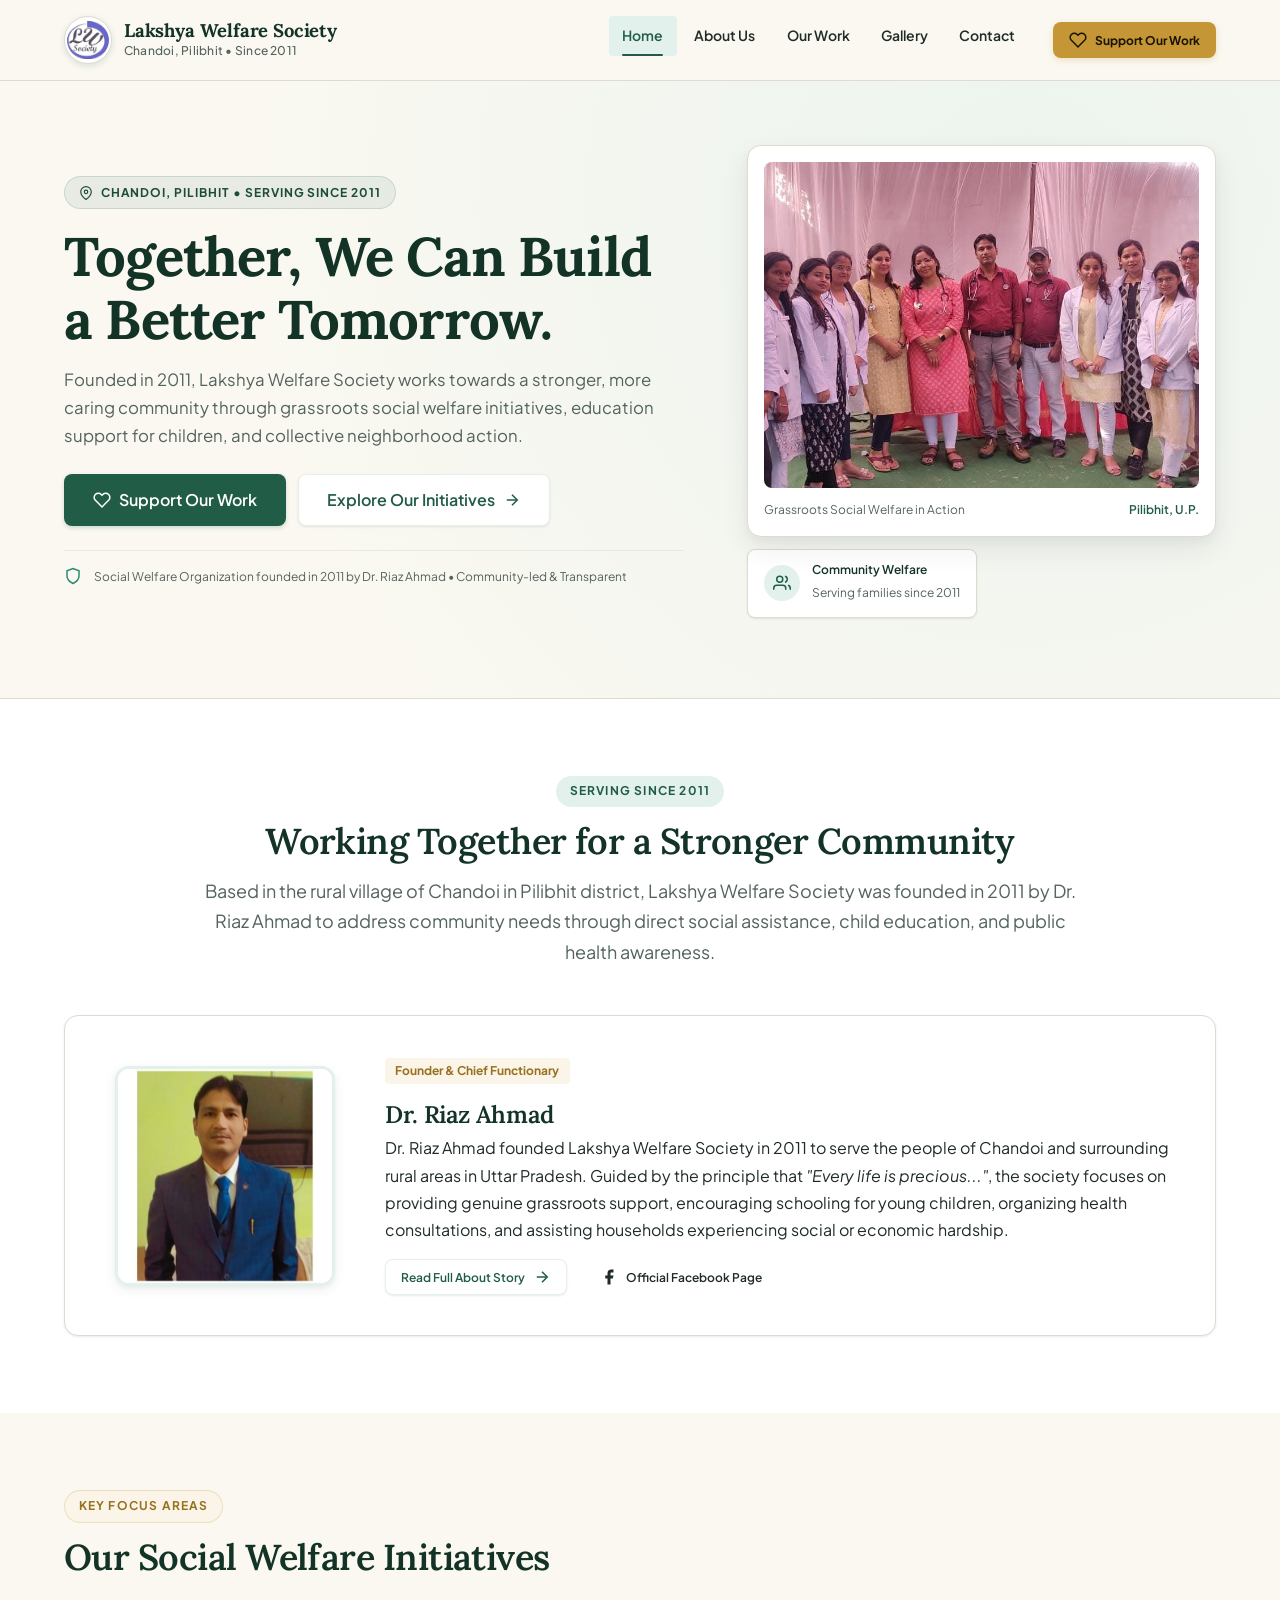
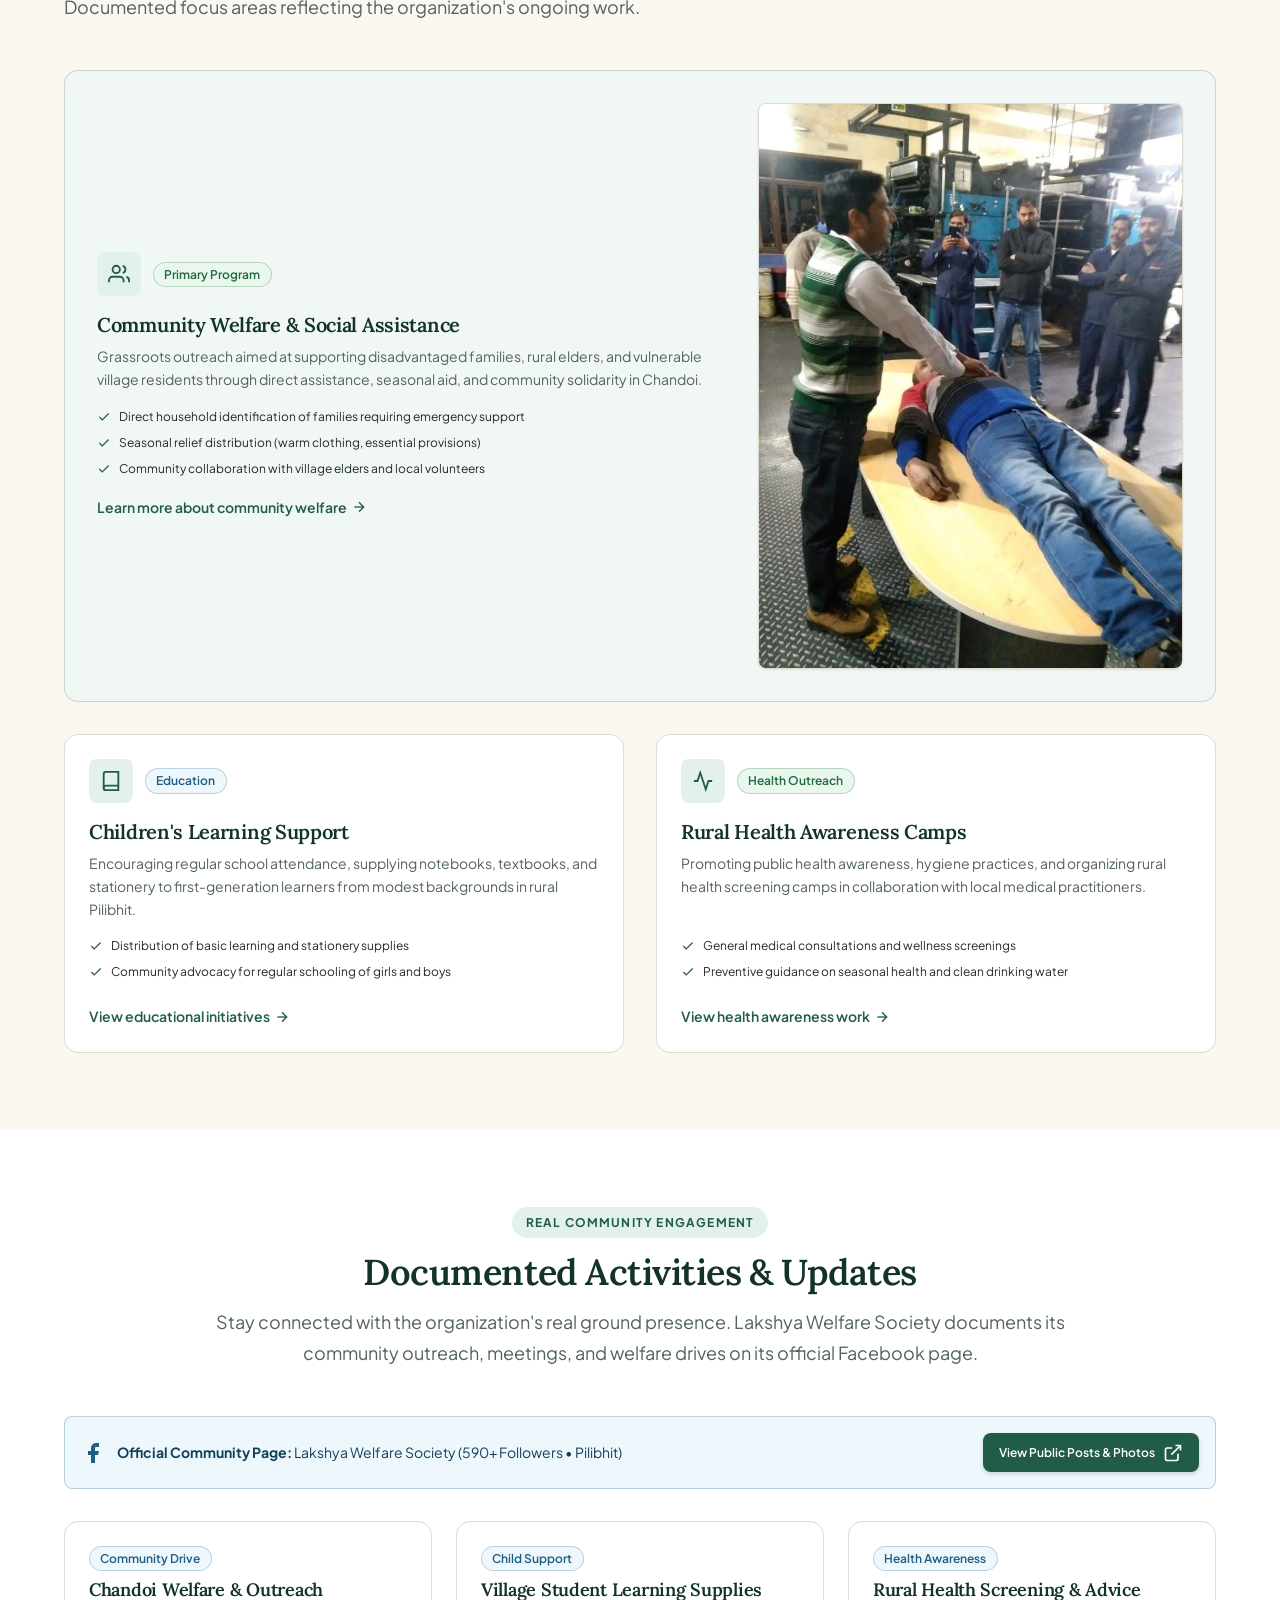
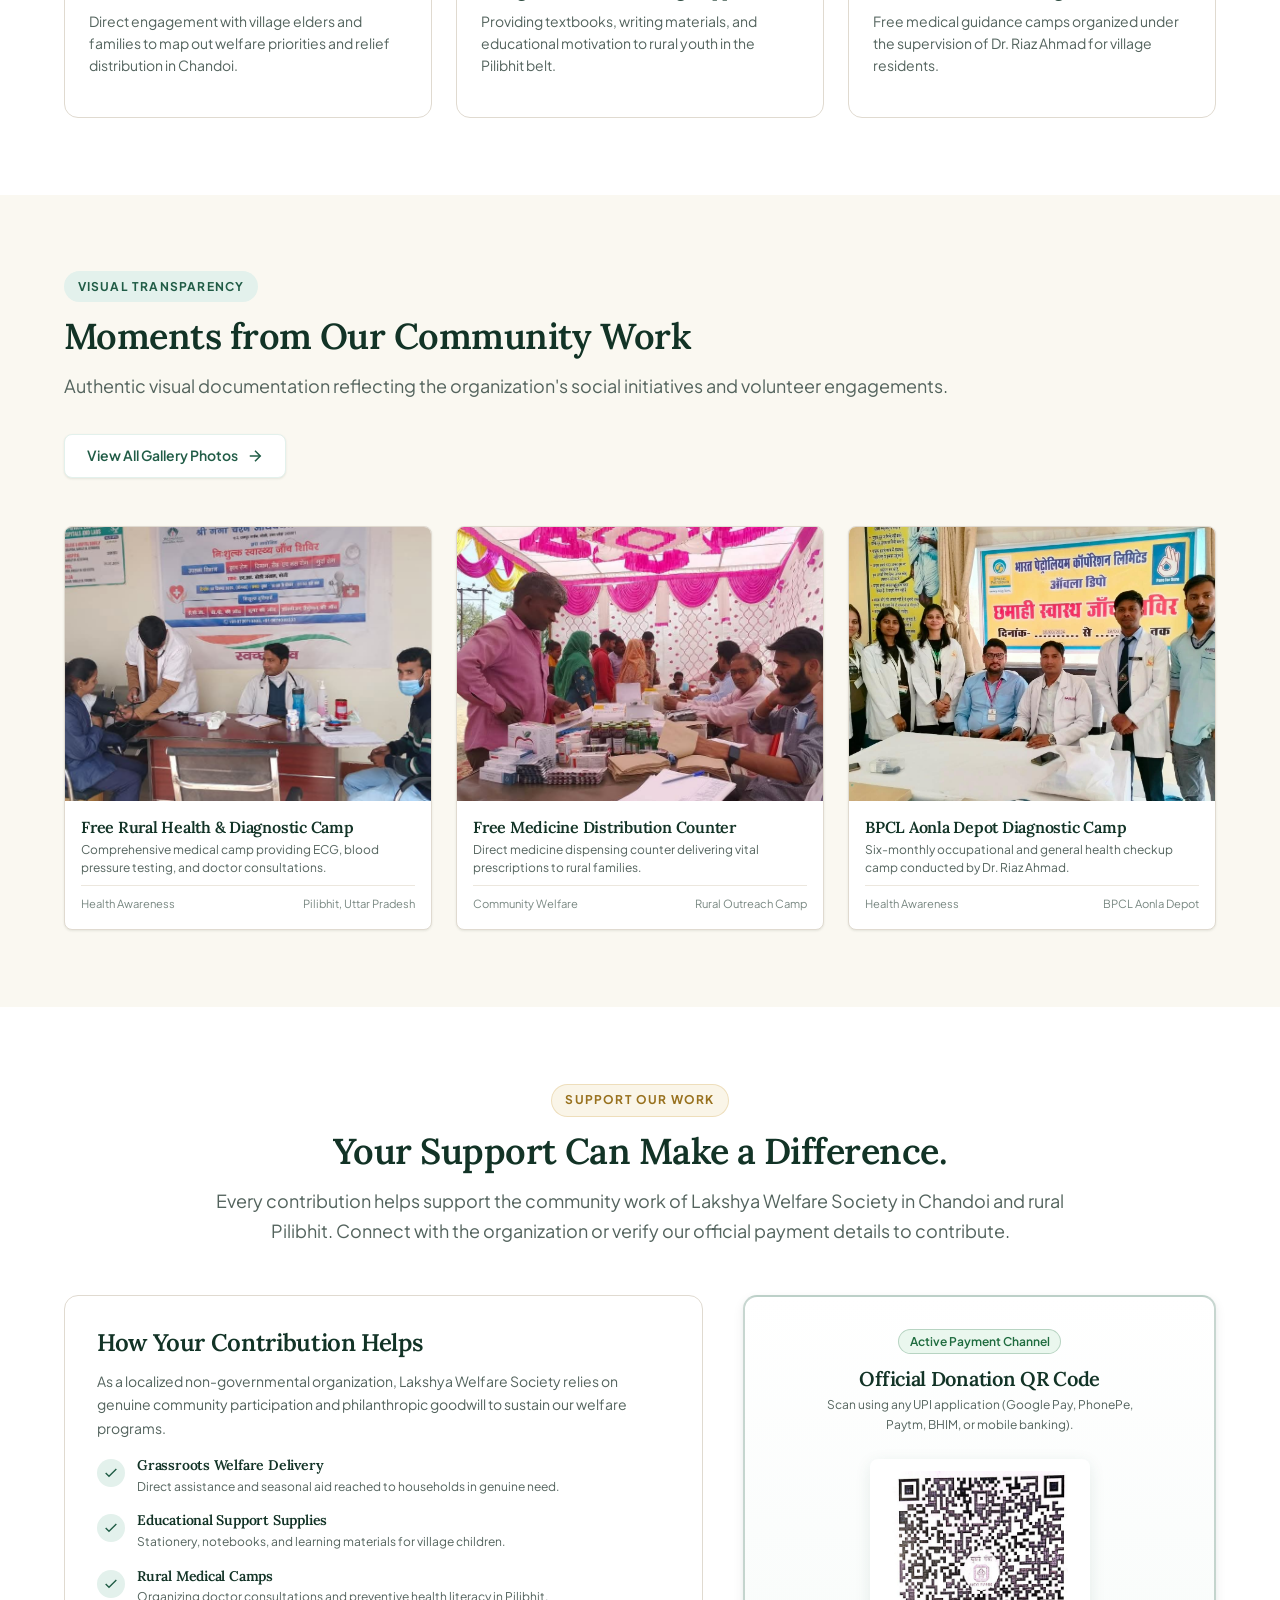
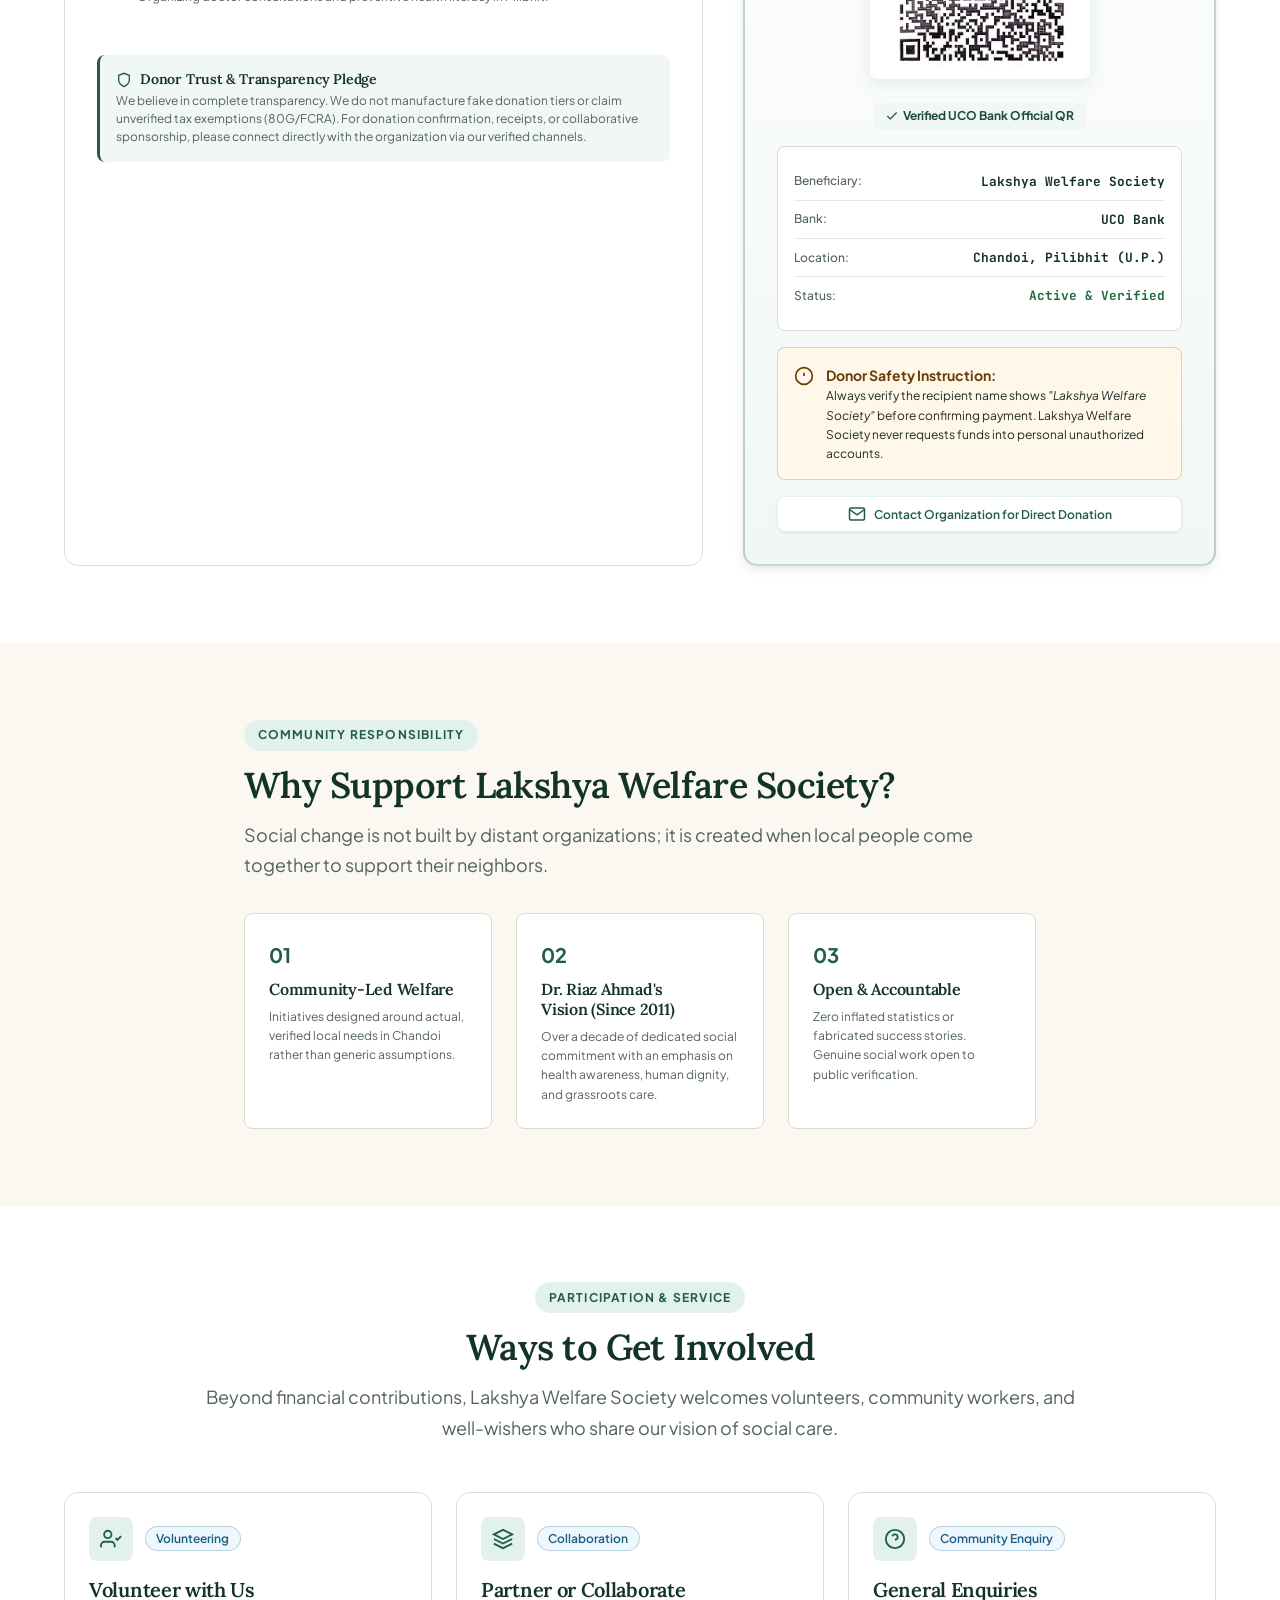
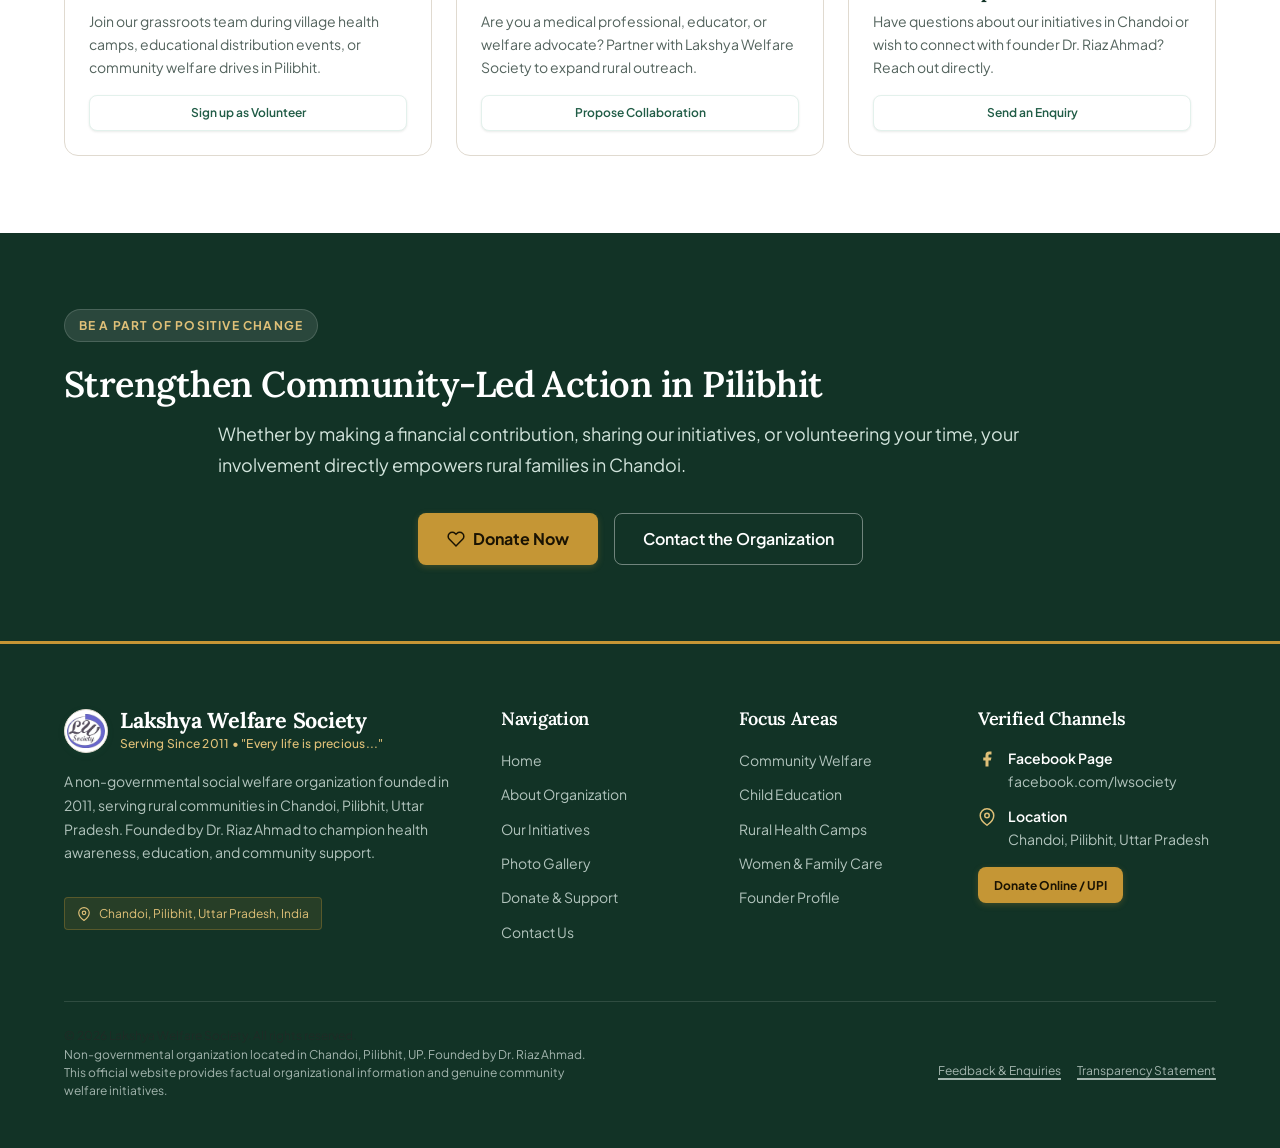
==== commit 6757706d: "Update website" ====
--- a/index.html
+++ b/index.html
@@ -217,7 +217,7 @@
           </div>
 
           <!-- Hero Editorial Artwork / Photograph Frame -->
-          <div class="hero-visual-frame" aria-hidden="true">
+          <div class="hero-visual-frame">
             <div class="hero-art-card">
               <div class="hero-image-wrapper">
                 <img src="assets/images/gallery/medical_volunteer_doctors.jpeg"
@@ -232,7 +232,7 @@
 
             <div class="hero-floating-badge">
               <div class="badge-icon">
-                <svg viewBox="0 0 24 24" fill="none" stroke="currentColor" stroke-width="2">
+                <svg viewBox="0 0 24 24" fill="none" stroke="currentColor" stroke-width="2" aria-hidden="true">
                   <path d="M17 21v-2a4 4 0 0 0-4-4H5a4 4 0 0 0-4 4v2"></path>
                   <circle cx="9" cy="7" r="4"></circle>
                   <path d="M23 21v-2a4 4 0 0 0-3-3.87"></path>
@@ -241,7 +241,7 @@
               </div>
               <div>
                 <p>Community Welfare</p>
-                <span style="font-size: 0.7rem; color: var(--color-text-muted);">Serving families since 2011</span>
+                <span style="font-size: 0.75rem; color: var(--color-text-muted);">Serving families since 2011</span>
               </div>
             </div>
           </div>
--- a/assets/css/components.css
+++ b/assets/css/components.css
@@ -275,7 +275,9 @@
 
 /* Hero Visual Composition Frame */
 .hero-visual-frame {
-  position: relative;
+  display: flex;
+  flex-direction: column;
+  gap: var(--space-3);
 }
 
 .hero-art-card {
@@ -311,18 +313,21 @@
 }
 
 .hero-floating-badge {
-  position: absolute;
-  bottom: -16px;
-  left: -12px;
   background-color: var(--color-surface);
   border: 1px solid var(--color-border);
   padding: var(--space-3) var(--space-4);
   border-radius: var(--radius-md);
+  box-shadow: var(--shadow-sm);
+  display: flex;
+  align-items: center;
+  gap: var(--space-3);
+  align-self: flex-start;
+  transition: transform var(--transition-base), box-shadow var(--transition-base);
+}
+
+.hero-floating-badge:hover {
+  transform: translateY(-2px);
   box-shadow: var(--shadow-md);
-  display: flex;
-  align-items: center;
-  gap: var(--space-3);
-  max-width: 260px;
 }
 
 .hero-floating-badge .badge-icon {
